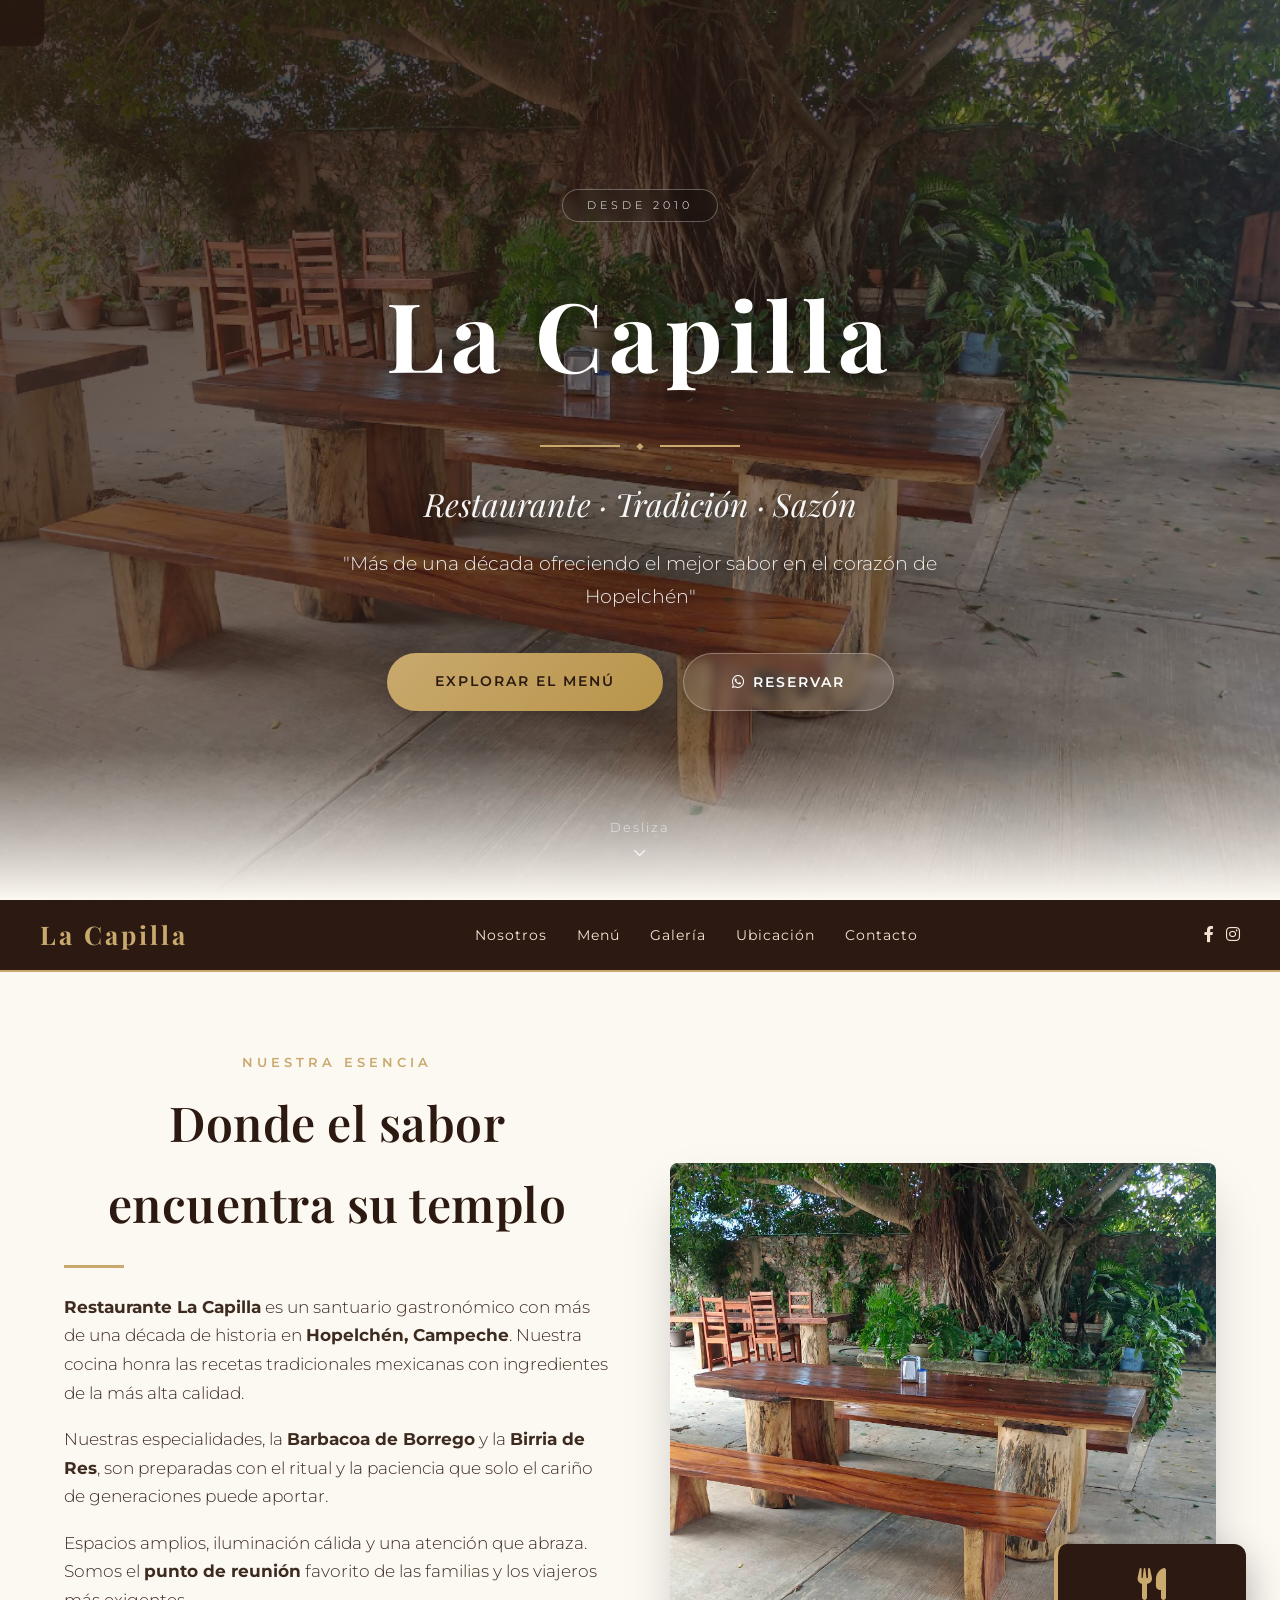
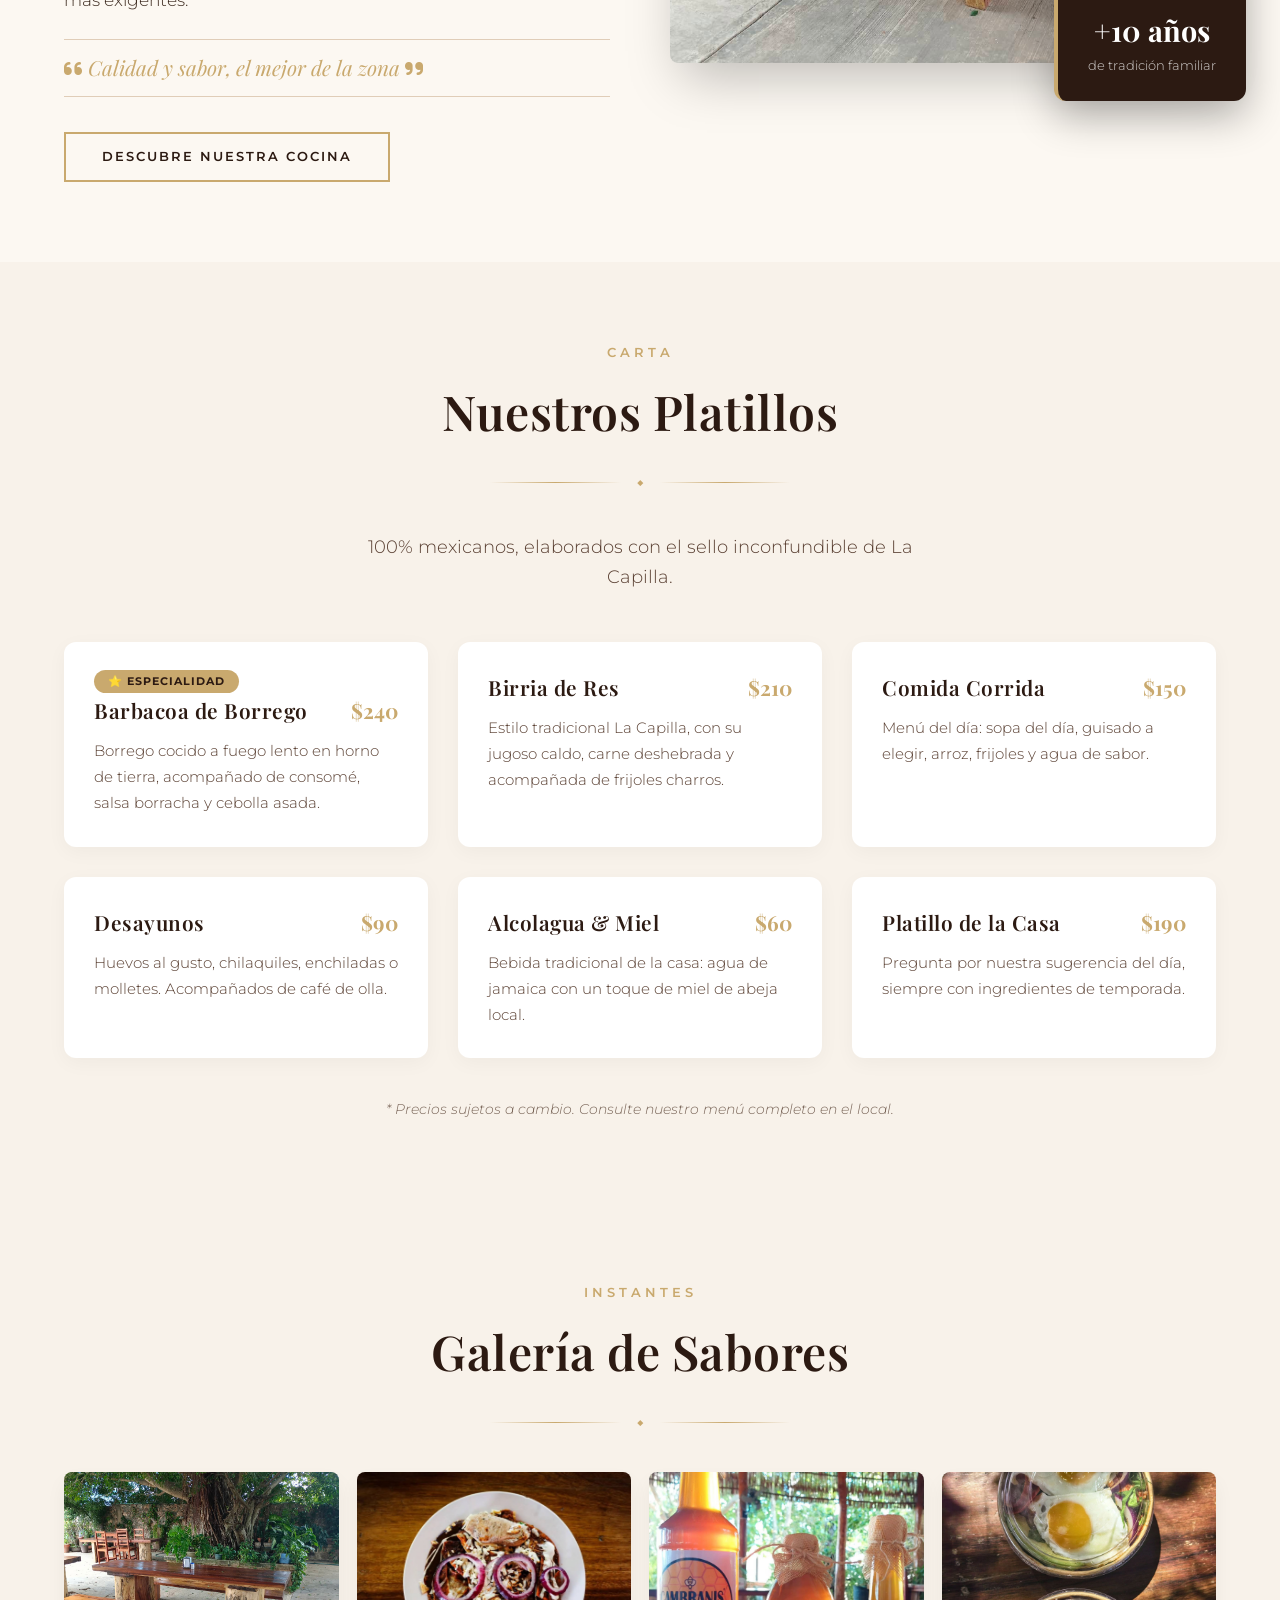
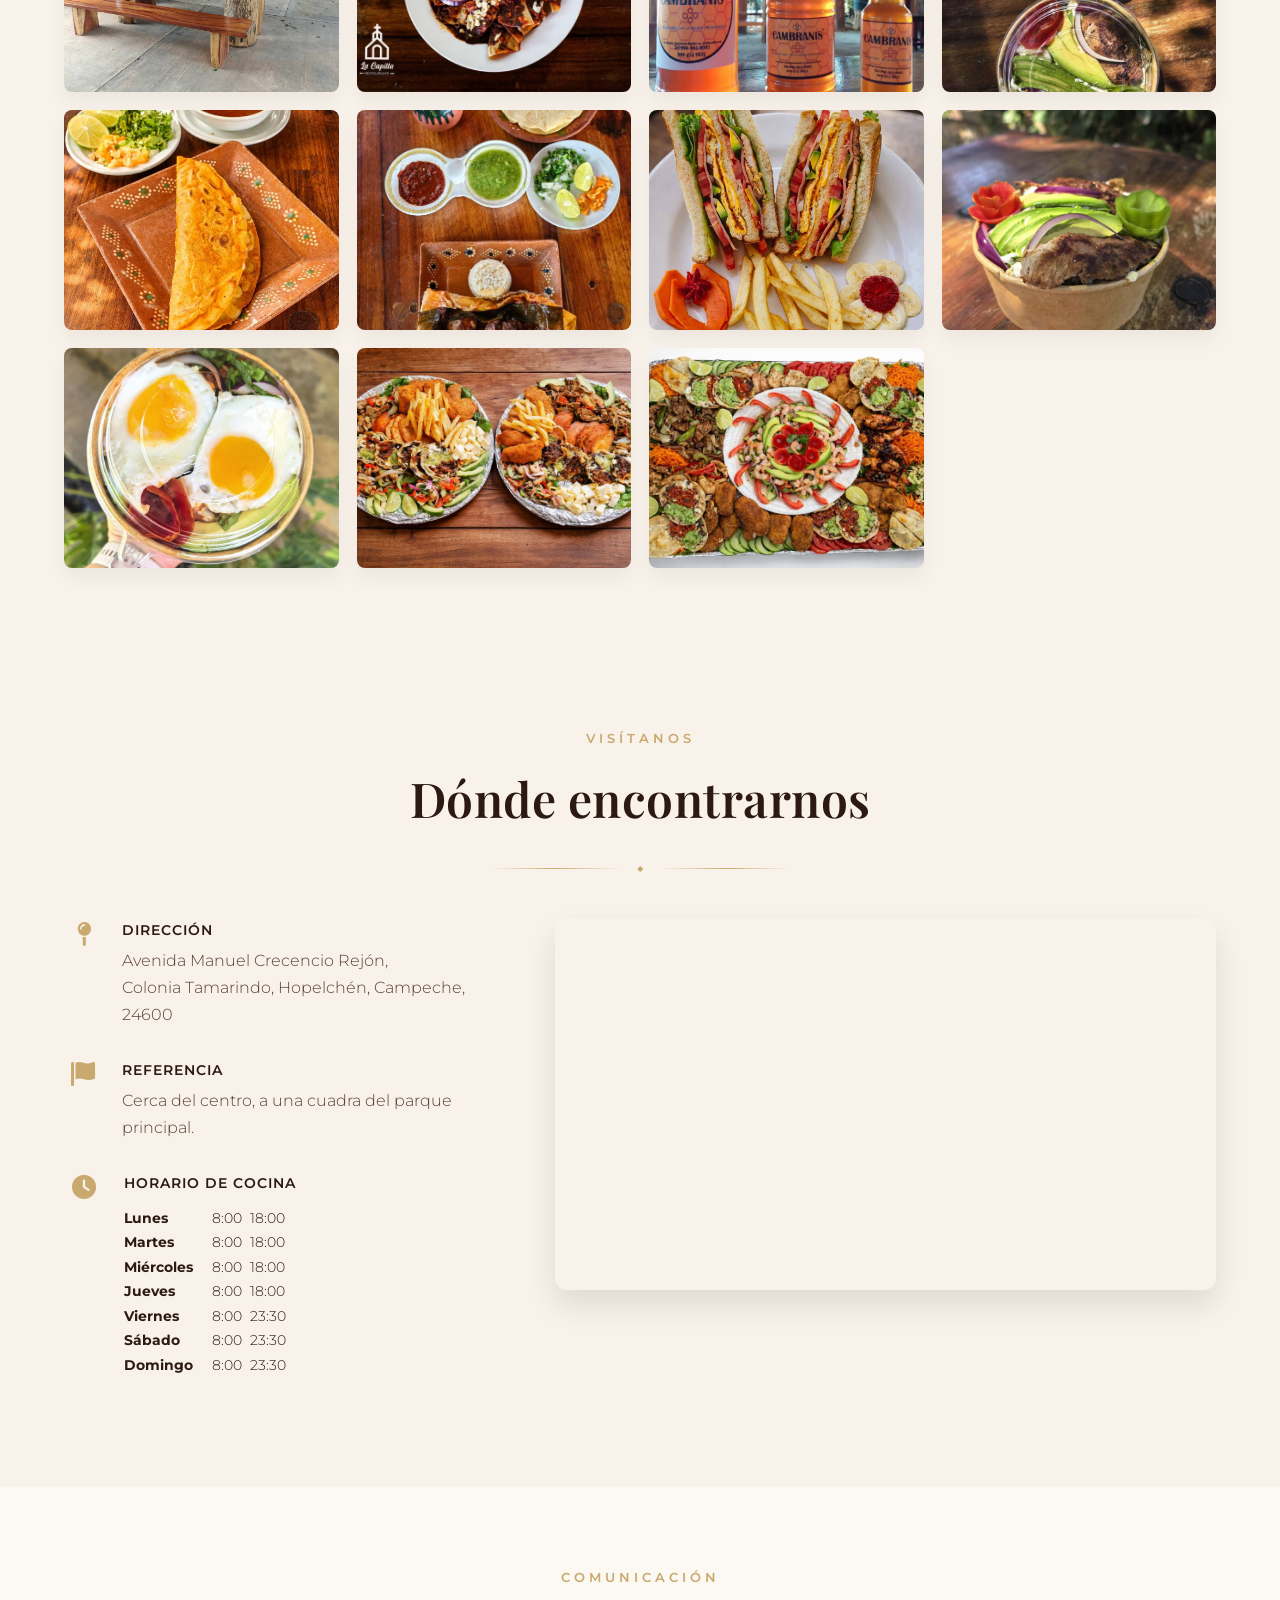
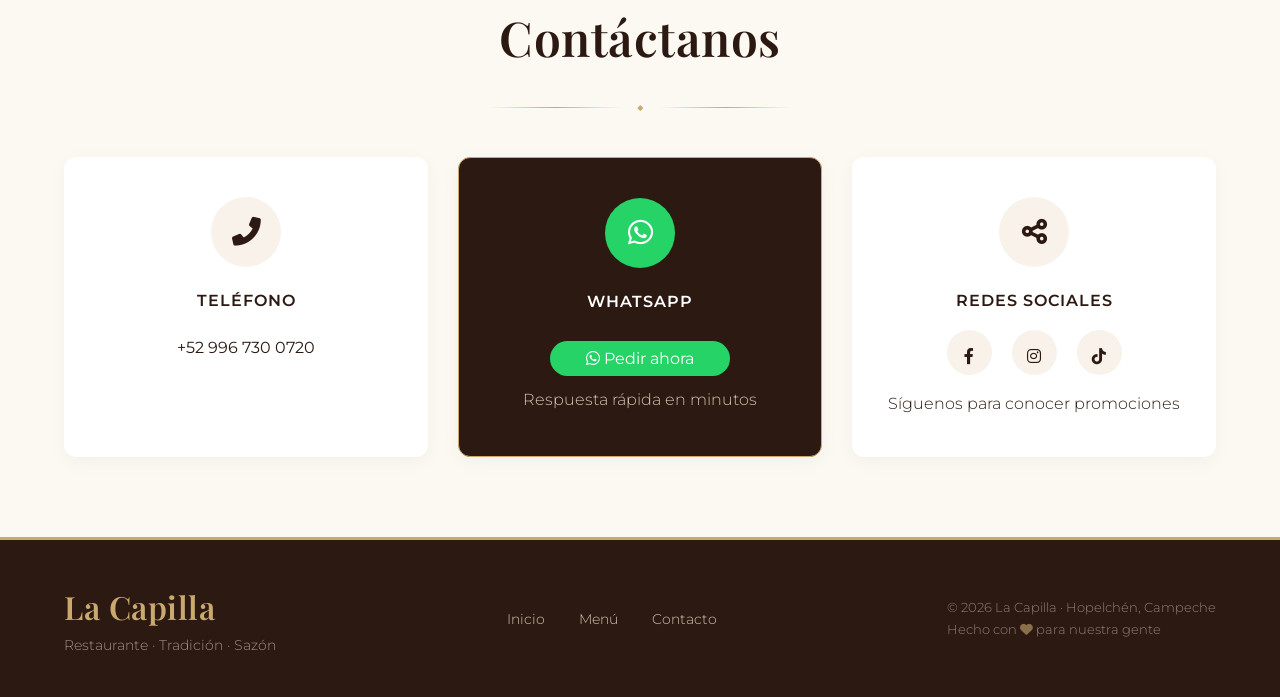
==== index.html @ 84ecc974 "Add files via upload" ====
<!DOCTYPE html>
<html lang="es">
<head>
    <meta charset="UTF-8">
    <meta name="viewport" content="width=device-width, initial-scale=1.0">
    <title>La Capilla · Restaurante de Autor</title>
    <!-- Google Fonts Premium -->
    <link href="https://fonts.googleapis.com/css2?family=Playfair+Display:ital,wght@0,400;0,600;0,700;1,400&family=Montserrat:wght@300;400;500;600&display=swap" rel="stylesheet">
    <!-- Font Awesome 6 -->
    <link rel="stylesheet" href="https://cdnjs.cloudflare.com/ajax/libs/font-awesome/6.0.0-beta3/css/all.min.css">
    <!-- CSS Principal -->
    <link rel="stylesheet" href="assets/css/styles.css">
</head>
<body>

    <!-- ====== HERO ====== -->
    <header class="hero" id="inicio">
        <div class="hero-overlay"></div>
        <div class="hero-bg-decoration"></div>
        <div class="container hero-content">
            <span class="hero-etiqueta">Desde 2010</span>
            <h1>La Capilla</h1>
            <div class="hero-divider">
                <span class="line"></span>
                <span class="diamond">◆</span>
                <span class="line"></span>
            </div>
            <p class="subtitulo">Restaurante · Tradición · Sazón</p>
            <p class="frase">"Más de una década ofreciendo el mejor sabor en el corazón de Hopelchén"</p>
            <div class="hero-buttons">
                <a href="#menu" class="btn-hero btn-primary">Explorar el menú</a>
                <a href="https://wa.me/529967300720" target="_blank" class="btn-hero btn-whatsapp">
                    <i class="fab fa-whatsapp"></i> Reservar
                </a>
            </div>
        </div>
        <div class="hero-scroll-indicator">
            <span>Desliza</span>
            <i class="fas fa-chevron-down"></i>
        </div>
    </header>

    <!-- ====== NAVEGACIÓN ====== -->
    <nav>
        <div class="nav-container">
            <div class="nav-logo">
                <span>La Capilla</span>
            </div>
            <div class="nav-hamburger" id="navHamburger">
                <span></span>
                <span></span>
                <span></span>
            </div>
            <div class="nav-links" id="navLinks">
                <a href="#descripcion">Nosotros</a>
                <a href="#menu">Menú</a>
                <a href="#galeria">Galería</a>
                <a href="#ubicacion">Ubicación</a>
                <a href="#contacto">Contacto</a>
                <div class="nav-social-mobile">
                    <a href="https://www.facebook.com/p/Restaurante-La-Capilla-100063573701080/" target="_blank"><i class="fab fa-facebook-f"></i></a>
                    <a href="#" target="_blank"><i class="fab fa-instagram"></i></a>
                </div>
            </div>
            <div class="nav-social">
                <a href="https://www.facebook.com/p/Restaurante-La-Capilla-100063573701080/" target="_blank"><i class="fab fa-facebook-f"></i></a>
                <a href="#" target="_blank"><i class="fab fa-instagram"></i></a>
            </div>
        </div>
    </nav>

    <main>
        <!-- ====== NOSOTROS ====== -->
        <section id="descripcion" class="section-nosotros">
            <div class="container">
                <div class="nosotros-grid">
                    <div class="nosotros-texto fade-in">
                        <span class="section-tag">Nuestra esencia</span>
                        <h2>Donde el sabor <br>encuentra su templo</h2>
                        <div class="divider-left"></div>
                        <p>
                            <strong>Restaurante La Capilla</strong> es un santuario gastronómico con más de 
                            una década de historia en <strong>Hopelchén, Campeche</strong>. Nuestra cocina 
                            honra las recetas tradicionales mexicanas con ingredientes de la más alta calidad.
                        </p>
                        <p>
                            Nuestras especialidades, la <strong>Barbacoa de Borrego</strong> y la 
                            <strong>Birria de Res</strong>, son preparadas con el ritual y la paciencia 
                            que solo el cariño de generaciones puede aportar.
                        </p>
                        <p>
                            Espacios amplios, iluminación cálida y una atención que abraza. 
                            Somos el <strong>punto de reunión</strong> favorito de las familias y 
                            los viajeros más exigentes.
                        </p>
                        <p class="cita">
                            <i class="fas fa-quote-left"></i> 
                            Calidad y sabor, el mejor de la zona 
                            <i class="fas fa-quote-right"></i>
                        </p>
                        <a href="#menu" class="btn-outline">Descubre nuestra cocina</a>
                    </div>
                    <div class="nosotros-imagen fade-in">
                        <img src="assets/img/portada1.jpg" alt="Interior de La Capilla">
                        <div class="floating-card">
                            <i class="fas fa-utensils"></i>
                            <span>+10 años</span>
                            <p>de tradición familiar</p>
                        </div>
                    </div>
                </div>
            </div>
        </section>

        <!-- ====== MENÚ ====== -->
        <section id="menu" class="section-menu">
            <div class="container">
                <span class="section-tag center-tag">Carta</span>
                <h2>Nuestros Platillos</h2>
                <div class="divider-center">
                    <span class="line"></span>
                    <span class="diamond">◆</span>
                    <span class="line"></span>
                </div>
                <p class="menu-intro">100% mexicanos, elaborados con el sello inconfundible de La Capilla.</p>

                <div class="menu-grid">
                    <div class="menu-card fade-in">
                        <div class="menu-card-header">
                            <span class="badge-especial">⭐ Especialidad</span>
                            <h3>Barbacoa de Borrego</h3>
                            <span class="menu-precio">$240</span>
                        </div>
                        <p>Borrego cocido a fuego lento en horno de tierra, acompañado de consomé, salsa borracha y cebolla asada.</p>
                    </div>
                    <div class="menu-card fade-in">
                        <div class="menu-card-header">
                            <h3>Birria de Res</h3>
                            <span class="menu-precio">$210</span>
                        </div>
                        <p>Estilo tradicional La Capilla, con su jugoso caldo, carne deshebrada y acompañada de frijoles charros.</p>
                    </div>
                    <div class="menu-card fade-in">
                        <div class="menu-card-header">
                            <h3>Comida Corrida</h3>
                            <span class="menu-precio">$150</span>
                        </div>
                        <p>Menú del día: sopa del día, guisado a elegir, arroz, frijoles y agua de sabor.</p>
                    </div>
                    <div class="menu-card fade-in">
                        <div class="menu-card-header">
                            <h3>Desayunos</h3>
                            <span class="menu-precio">$90</span>
                        </div>
                        <p>Huevos al gusto, chilaquiles, enchiladas o molletes. Acompañados de café de olla.</p>
                    </div>
                    <div class="menu-card fade-in">
                        <div class="menu-card-header">
                            <h3>Alcolagua & Miel</h3>
                            <span class="menu-precio">$60</span>
                        </div>
                        <p>Bebida tradicional de la casa: agua de jamaica con un toque de miel de abeja local.</p>
                    </div>
                    <div class="menu-card fade-in">
                        <div class="menu-card-header">
                            <h3>Platillo de la Casa</h3>
                            <span class="menu-precio">$190</span>
                        </div>
                        <p>Pregunta por nuestra sugerencia del día, siempre con ingredientes de temporada.</p>
                    </div>
                </div>
                <p class="menu-nota">* Precios sujetos a cambio. Consulte nuestro menú completo en el local.</p>
            </div>
        </section>

        <!-- ====== GALERÍA ====== -->
        <section id="galeria" class="section-galeria">
            <div class="container">
                <span class="section-tag center-tag">Instantes</span>
                <h2>Galería de Sabores</h2>
                <div class="divider-center">
                    <span class="line"></span>
                    <span class="diamond">◆</span>
                    <span class="line"></span>
                </div>
                <div class="galeria-grid">
                    <div class="galeria-item"><img src="assets/img/portada1.jpg" alt="Fachada"></div>
                    <div class="galeria-item"><img src="assets/img/platio.jpg" alt="Platillo 1"></div>
                    <div class="galeria-item"><img src="assets/img/alcolagua-miel.jpg" alt="Bebida"></div>
                    <div class="galeria-item"><img src="assets/img/platio2.jpg" alt="Platillo 2"></div>
                    <div class="galeria-item"><img src="assets/img/platio3.jpg" alt="Platillo 3"></div>
                    <div class="galeria-item"><img src="assets/img/platio4.jpg" alt="Platillo 4"></div>
                    <div class="galeria-item"><img src="assets/img/platio5.jpg" alt="Platillo 5"></div>
                    <div class="galeria-item"><img src="assets/img/platio6.jpg" alt="Platillo 6"></div>
                    <div class="galeria-item"><img src="assets/img/platio7.jpg" alt="Platillo 7"></div>
                    <div class="galeria-item"><img src="assets/img/platio8.jpg" alt="Platillo 8"></div>
                    <div class="galeria-item"><img src="assets/img/platio9.jpg" alt="Platillo 9"></div>
                </div>
            </div>
        </section>

        <!-- ====== UBICACIÓN ====== -->
        <section id="ubicacion" class="section-ubicacion">
            <div class="container">
                <span class="section-tag center-tag">Visítanos</span>
                <h2>Dónde encontrarnos</h2>
                <div class="divider-center">
                    <span class="line"></span>
                    <span class="diamond">◆</span>
                    <span class="line"></span>
                </div>
                <div class="ubicacion-grid">
                    <div class="ubicacion-info">
                        <div class="dir-item">
                            <i class="fas fa-map-pin"></i>
                            <div>
                                <h4>Dirección</h4>
                                <p>Avenida Manuel Crecencio Rejón, <br>Colonia Tamarindo, Hopelchén, Campeche, 24600</p>
                            </div>
                        </div>
                        <div class="dir-item">
                            <i class="fas fa-flag"></i>
                            <div>
                                <h4>Referencia</h4>
                                <p>Cerca del centro, a una cuadra del parque principal.</p>
                            </div>
                        </div>
                        <div class="dir-item">
                            <i class="fas fa-clock"></i>
                            <div>
                                <h4>Horario de cocina</h4>
                                <table style="width:100%; margin-top:10px; font-size:0.9rem; border-collapse:collapse;">
                                    <tr><td><strong>Lunes</strong></td><td>8:00</td><td>18:00</td></tr>
                                    <tr><td><strong>Martes</strong></td><td>8:00</td><td>18:00</td></tr>
                                    <tr><td><strong>Miércoles</strong></td><td>8:00</td><td>18:00</td></tr>
                                    <tr><td><strong>Jueves</strong></td><td>8:00</td><td>18:00</td></tr>
                                    <tr><td><strong>Viernes</strong></td><td>8:00</td><td>23:30</td></tr>
                                    <tr><td><strong>Sábado</strong></td><td>8:00</td><td>23:30</td></tr>
                                    <tr><td><strong>Domingo</strong></td><td>8:00</td><td>23:30</td></tr>
                                </table>
                            </div>
                        </div>
                    </div>
                    <div class="mapa-container">
                        <iframe 
                            src="https://www.google.com/maps/embed?pb=!1m18!1m12!1m3!1d3755.0344123654068!2d-89.848761!3d19.7536925!2m3!1f0!2f0!3f0!3m2!1i1024!2i768!4f13.1!3m3!1m2!1s0x8f57f000cfd50001%3A0xcf27cc0fb450fb39!2sRestaurante%20LaCapilla!5e0!3m2!1ses-419!2smx!4v1782611471044!5m2!1ses-419!2smx" 
                            style="border:0; width:100%; height:100%;" 
                            allowfullscreen="" 
                            loading="lazy">
                        </iframe>
                    </div>
                </div>
            </div>
        </section>

        <!-- ====== CONTACTO ====== -->
        <section id="contacto" class="section-contacto">
            <div class="container">
                <span class="section-tag center-tag">Comunicación</span>
                <h2>Contáctanos</h2>
                <div class="divider-center">
                    <span class="line"></span>
                    <span class="diamond">◆</span>
                    <span class="line"></span>
                </div>
                <div class="contacto-grid">
                    <div class="contacto-card">
                        <div class="icon-circle"><i class="fas fa-phone-alt"></i></div>
                        <h4>Teléfono</h4>
                        <a>+52 996 730 0720</a>
                    </div>
                    <div class="contacto-card highlight">
                        <div class="icon-circle whatsapp-bg"><i class="fab fa-whatsapp"></i></div>
                        <h4>WhatsApp</h4>
                        <a href="https://wa.me/529967300720" target="_blank" class="whatsapp-btn">
                            <i class="fab fa-whatsapp"></i> Pedir ahora
                        </a>
                        <p>Respuesta rápida en minutos</p>
                    </div>
                    <div class="contacto-card">
                        <div class="icon-circle"><i class="fas fa-share-alt"></i></div>
                        <h4>Redes Sociales</h4>
                        <div class="social-icons">
                            <a href="https://www.facebook.com/p/Restaurante-La-Capilla-100063573701080/" target="_blank"><i class="fab fa-facebook-f"></i></a>
                            <a href="#" target="_blank"><i class="fab fa-instagram"></i></a>
                            <a href="#" target="_blank"><i class="fab fa-tiktok"></i></a>
                        </div>
                        <p>Síguenos para conocer promociones</p>
                    </div>
                </div>
            </div>
        </section>
    </main>

    <!-- ====== FOOTER ====== -->
    <footer>
        <div class="container">
            <div class="footer-content">
                <div class="footer-brand">
                    <h3>La Capilla</h3>
                    <p>Restaurante · Tradición · Sazón</p>
                </div>
                <div class="footer-links">
                    <a href="#inicio">Inicio</a>
                    <a href="#menu">Menú</a>
                    <a href="#contacto">Contacto</a>
                </div>
                <div class="footer-copy">
                    <p>&copy; 2026 La Capilla · Hopelchén, Campeche</p>
                    <p>Hecho con <i class="fas fa-heart" style="color:#c9a96e;"></i> para nuestra gente</p>
                </div>
            </div>
        </div>
    </footer>

    <!-- ====== SCRIPT ====== -->
    <script>
        document.addEventListener('DOMContentLoaded', function() {
            // Smooth scroll
            document.querySelectorAll('nav a, .btn-hero, .btn-outline').forEach(anchor => {
                anchor.addEventListener('click', function(e) {
                    const href = this.getAttribute('href');
                    if (href && href.startsWith('#')) {
                        e.preventDefault();
                        const target = document.querySelector(href);
                        if (target) {
                            target.scrollIntoView({ behavior: 'smooth', block: 'start' });
                            // Cerrar menú móvil
                            const navLinks = document.getElementById('navLinks');
                            if (navLinks && navLinks.classList.contains('open')) {
                                navLinks.classList.remove('open');
                            }
                        }
                    }
                });
            });

            // Menú hamburguesa
            const hamburger = document.getElementById('navHamburger');
            const navLinks = document.getElementById('navLinks');
            if (hamburger && navLinks) {
                hamburger.addEventListener('click', function() {
                    navLinks.classList.toggle('open');
                    hamburger.classList.toggle('active');
                });
            }

            // Fade-in al hacer scroll
            const faders = document.querySelectorAll('.fade-in');
            const observer = new IntersectionObserver((entries) => {
                entries.forEach(entry => {
                    if (entry.isIntersecting) {
                        entry.target.classList.add('visible');
                    }
                });
            }, {
                threshold: 0.1,
                rootMargin: '0px 0px -50px 0px'
            });

            faders.forEach(el => observer.observe(el));
        });
    </script>
</body>
</html>
---- assets/css/styles.css ----
/* ============================================
   RESET Y CONFIGURACIÓN BASE
   ============================================ */
* {
    margin: 0;
    padding: 0;
    box-sizing: border-box;
}

html {
    scroll-behavior: smooth;
}

body {
    font-family: 'Montserrat', sans-serif;
    font-weight: 300;
    background-color: #fcf8f2;
    color: #2c1a12;
    line-height: 1.7;
    overflow-x: hidden;
}

.container {
    max-width: 1200px;
    margin: 0 auto;
    padding: 0 24px;
}

/* ============================================
   TIPOGRAFÍA PREMIUM
   ============================================ */
h1, h2, h3, h4 {
    font-family: 'Playfair Display', serif;
    font-weight: 600;
    letter-spacing: 0.5px;
}

h2 {
    font-size: 3rem;
    color: #2c1a12;
    margin-bottom: 10px;
    text-align: center;
}

.section-tag {
    display: block;
    text-transform: uppercase;
    letter-spacing: 4px;
    font-size: 0.8rem;
    color: #c9a96e;
    font-weight: 600;
    margin-bottom: 8px;
    text-align: center;
}

.center-tag {
    text-align: center;
}

/* ============================================
   DIVISORES DECORATIVOS
   ============================================ */
.divider-center {
    display: flex;
    align-items: center;
    justify-content: center;
    gap: 16px;
    margin: 20px auto 40px auto;
    width: 100%;
    max-width: 300px;
}

.divider-center .line {
    flex: 1;
    height: 1px;
    background: linear-gradient(90deg, transparent, #c9a96e, transparent);
}

.divider-center .diamond {
    color: #c9a96e;
    font-size: 0.7rem;
}

.divider-left {
    width: 60px;
    height: 3px;
    background: #c9a96e;
    margin: 20px 0 25px 0;
}

/* ============================================
   HERO - ALTA DEFINICIÓN
   ============================================ */
header.hero {
    position: relative;
    min-height: 100vh;
    display: flex;
    align-items: center;
    justify-content: center;
    text-align: center;
    color: #fff;
    background: url('../img/portada1.jpg') no-repeat center center/cover;
    background-attachment: fixed;
}

header.hero .hero-overlay {
    position: absolute;
    top: 0;
    left: 0;
    width: 100%;
    height: 100%;
    background: linear-gradient(135deg, rgba(44,26,18,0.85) 0%, rgba(44,26,18,0.3) 100%);
    z-index: 1;
}

header.hero .hero-bg-decoration {
    position: absolute;
    bottom: 0;
    left: 0;
    width: 100%;
    height: 150px;
    background: linear-gradient(to top, #fcf8f2 0%, transparent 100%);
    z-index: 1;
}

header.hero .hero-content {
    position: relative;
    z-index: 2;
    padding: 20px;
    max-width: 800px;
}

.hero-etiqueta {
    display: inline-block;
    border: 1px solid rgba(255,255,255,0.3);
    padding: 6px 24px;
    font-size: 0.7rem;
    letter-spacing: 4px;
    text-transform: uppercase;
    margin-bottom: 30px;
    border-radius: 50px;
    backdrop-filter: blur(4px);
    background: rgba(0,0,0,0.2);
}

header.hero h1 {
    font-size: 6rem;
    font-weight: 700;
    letter-spacing: 6px;
    text-shadow: 0 4px 20px rgba(0,0,0,0.5);
    margin-bottom: 10px;
}

.hero-divider {
    display: flex;
    align-items: center;
    justify-content: center;
    gap: 16px;
    margin: 20px auto 20px auto;
    max-width: 200px;
}

.hero-divider .line {
    flex: 1;
    height: 2px;
    background: #c9a96e;
}

.hero-divider .diamond {
    color: #c9a96e;
    font-size: 0.8rem;
}

header.hero .subtitulo {
    font-size: 2rem;
    font-family: 'Playfair Display', serif;
    font-style: italic;
    font-weight: 400;
    opacity: 0.95;
    text-shadow: 0 2px 10px rgba(0,0,0,0.4);
    margin-bottom: 16px;
}

header.hero .frase {
    font-size: 1.2rem;
    font-weight: 300;
    opacity: 0.9;
    max-width: 600px;
    margin: 0 auto 40px auto;
    text-shadow: 0 2px 8px rgba(0,0,0,0.3);
}

.hero-buttons {
    display: flex;
    gap: 20px;
    justify-content: center;
    flex-wrap: wrap;
}

.btn-hero {
    display: inline-block;
    padding: 16px 48px;
    font-family: 'Montserrat', sans-serif;
    font-weight: 600;
    font-size: 0.9rem;
    text-transform: uppercase;
    letter-spacing: 2px;
    text-decoration: none;
    border-radius: 50px;
    transition: all 0.4s cubic-bezier(0.25, 0.46, 0.45, 0.94);
    box-shadow: 0 8px 25px rgba(0,0,0,0.2);
}

.btn-primary {
    background: linear-gradient(135deg, #c9a96e, #b8954a);
    color: #2c1a12;
    border: none;
}

.btn-primary:hover {
    transform: translateY(-4px);
    box-shadow: 0 12px 35px rgba(201, 169, 110, 0.4);
    background: linear-gradient(135deg, #dbb97e, #c9a96e);
}

.btn-whatsapp {
    background: rgba(255,255,255,0.1);
    color: #fff;
    border: 1px solid rgba(255,255,255,0.3);
    backdrop-filter: blur(4px);
}

.btn-whatsapp:hover {
    background: #25D366;
    border-color: #25D366;
    transform: translateY(-4px);
    box-shadow: 0 12px 35px rgba(37, 211, 102, 0.3);
}

.hero-scroll-indicator {
    position: absolute;
    bottom: 40px;
    left: 50%;
    transform: translateX(-50%);
    z-index: 3;
    color: rgba(255,255,255,0.7);
    font-size: 0.8rem;
    letter-spacing: 2px;
    display: flex;
    flex-direction: column;
    align-items: center;
    gap: 8px;
    animation: bounce 2s infinite;
}

@keyframes bounce {
    0%, 20%, 50%, 80%, 100% { transform: translateX(-50%) translateY(0); }
    40% { transform: translateX(-50%) translateY(-15px); }
    60% { transform: translateX(-50%) translateY(-5px); }
}

/* ============================================
   NAVEGACIÓN STICKY + MENÚ HAMBURGUESA
   ============================================ */
nav {
    background: #2c1a12;
    padding: 0 20px;
    position: sticky;
    top: 0;
    z-index: 999;
    border-bottom: 2px solid #c9a96e;
}

.nav-container {
    max-width: 1200px;
    margin: 0 auto;
    display: flex;
    justify-content: space-between;
    align-items: center;
    height: 70px;
    position: relative;
}

.nav-logo span {
    font-family: 'Playfair Display', serif;
    font-size: 1.6rem;
    font-weight: 700;
    color: #c9a96e;
    letter-spacing: 3px;
}

.nav-hamburger {
    display: none;
    flex-direction: column;
    gap: 6px;
    cursor: pointer;
    padding: 5px;
    z-index: 10;
}

.nav-hamburger span {
    display: block;
    width: 28px;
    height: 3px;
    background: #f5e3d3;
    border-radius: 2px;
    transition: all 0.3s ease;
}

.nav-hamburger.active span:nth-child(1) {
    transform: rotate(45deg) translate(6px, 6px);
}
.nav-hamburger.active span:nth-child(2) {
    opacity: 0;
}
.nav-hamburger.active span:nth-child(3) {
    transform: rotate(-45deg) translate(6px, -6px);
}

.nav-links {
    display: flex;
    align-items: center;
    gap: 10px;
}

.nav-links a {
    color: #f5e3d3;
    text-decoration: none;
    margin: 0 10px;
    font-weight: 400;
    font-size: 0.9rem;
    letter-spacing: 1px;
    transition: color 0.3s;
    position: relative;
}

.nav-links a::after {
    content: '';
    position: absolute;
    bottom: -4px;
    left: 0;
    width: 0;
    height: 2px;
    background: #c9a96e;
    transition: width 0.3s;
}

.nav-links a:hover {
    color: #c9a96e;
}

.nav-links a:hover::after {
    width: 100%;
}

.nav-social {
    display: flex;
    gap: 12px;
}

.nav-social a {
    color: #f5e3d3;
    transition: color 0.3s;
}

.nav-social a:hover {
    color: #c9a96e;
}

/* Redes sociales dentro del menú móvil (oculto en desktop) */
.nav-social-mobile {
    display: none;
}

/* ============================================
   SECCIONES - GENERAL
   ============================================ */
section {
    padding: 80px 0;
}

section:nth-child(even) {
    background-color: #f8f2ea;
}

/* ============================================
   NOSOTROS
   ============================================ */
.nosotros-grid {
    display: grid;
    grid-template-columns: 1fr 1fr;
    gap: 60px;
    align-items: center;
}

.nosotros-texto p {
    margin-bottom: 18px;
    font-size: 1.05rem;
    color: #3d2b20;
}

.nosotros-texto .cita {
    font-family: 'Playfair Display', serif;
    font-style: italic;
    font-size: 1.3rem;
    color: #c9a96e;
    margin: 25px 0;
    padding: 10px 0;
    border-top: 1px solid #e0cdb8;
    border-bottom: 1px solid #e0cdb8;
}

.btn-outline {
    display: inline-block;
    padding: 12px 36px;
    border: 2px solid #c9a96e;
    color: #2c1a12;
    text-decoration: none;
    font-weight: 600;
    letter-spacing: 2px;
    font-size: 0.8rem;
    text-transform: uppercase;
    transition: all 0.3s;
    margin-top: 10px;
}

.btn-outline:hover {
    background: #c9a96e;
    color: #fff;
    box-shadow: 0 8px 25px rgba(201, 169, 110, 0.3);
}

.nosotros-imagen {
    position: relative;
}

.nosotros-imagen img {
    width: 100%;
    height: 500px;
    object-fit: cover;
    border-radius: 8px;
    box-shadow: 0 25px 50px -12px rgba(0,0,0,0.25);
}

.floating-card {
    position: absolute;
    bottom: -30px;
    right: -30px;
    background: #2c1a12;
    padding: 24px 30px;
    border-radius: 12px;
    color: #fff;
    box-shadow: 0 15px 40px rgba(0,0,0,0.3);
    text-align: center;
    border-left: 4px solid #c9a96e;
}

.floating-card i {
    font-size: 2rem;
    color: #c9a96e;
    display: block;
    margin-bottom: 6px;
}

.floating-card span {
    font-size: 1.8rem;
    font-weight: 700;
    font-family: 'Playfair Display', serif;
    display: block;
}

.floating-card p {
    font-size: 0.8rem;
    opacity: 0.8;
    margin: 0;
}

/* ============================================
   MENÚ
   ============================================ */
.section-menu {
    background: #fcf8f2;
}

.menu-intro {
    text-align: center;
    font-size: 1.1rem;
    color: #5a4033;
    margin-bottom: 50px;
    max-width: 600px;
    margin-left: auto;
    margin-right: auto;
}

.menu-grid {
    display: grid;
    grid-template-columns: repeat(auto-fit, minmax(280px, 1fr));
    gap: 30px;
}

.menu-card {
    background: #fff;
    padding: 28px 30px;
    border-radius: 12px;
    box-shadow: 0 5px 20px rgba(0,0,0,0.04);
    transition: all 0.4s cubic-bezier(0.25, 0.46, 0.45, 0.94);
    border-bottom: 3px solid transparent;
}

.menu-card:hover {
    transform: translateY(-8px);
    box-shadow: 0 20px 40px rgba(0,0,0,0.08);
    border-bottom-color: #c9a96e;
}

.menu-card-header {
    display: flex;
    justify-content: space-between;
    align-items: baseline;
    flex-wrap: wrap;
    margin-bottom: 10px;
}

.menu-card-header h3 {
    font-family: 'Playfair Display', serif;
    font-size: 1.3rem;
    color: #2c1a12;
}

.menu-precio {
    font-family: 'Playfair Display', serif;
    font-weight: 700;
    font-size: 1.3rem;
    color: #c9a96e;
}

.menu-card p {
    font-size: 0.95rem;
    color: #5a4033;
    margin-bottom: 0;
}

.badge-especial {
    display: inline-block;
    background: #c9a96e;
    color: #2c1a12;
    padding: 2px 14px;
    border-radius: 50px;
    font-size: 0.7rem;
    font-weight: 700;
    text-transform: uppercase;
    letter-spacing: 1px;
    margin-right: 10px;
}

.menu-nota {
    text-align: center;
    margin-top: 40px;
    font-size: 0.85rem;
    color: #7a6659;
    font-style: italic;
}

/* ============================================
   GALERÍA
   ============================================ */
.section-galeria {
    background: #f8f2ea;
}

.galeria-grid {
    display: grid;
    grid-template-columns: repeat(auto-fill, minmax(250px, 1fr));
    gap: 18px;
}

.galeria-item {
    overflow: hidden;
    border-radius: 8px;
    box-shadow: 0 10px 20px rgba(0,0,0,0.05);
}

.galeria-item img {
    width: 100%;
    height: 220px;
    object-fit: cover;
    transition: transform 0.7s cubic-bezier(0.25, 0.46, 0.45, 0.94);
    display: block;
}

.galeria-item:hover img {
    transform: scale(1.08);
}

/* ============================================
   UBICACIÓN
   ============================================ */
.ubicacion-grid {
    display: grid;
    grid-template-columns: 1fr 1.5fr;
    gap: 50px;
    align-items: start;
}

.dir-item {
    display: flex;
    gap: 20px;
    margin-bottom: 30px;
}

.dir-item i {
    font-size: 1.5rem;
    color: #c9a96e;
    width: 40px;
    text-align: center;
    margin-top: 4px;
}

.dir-item h4 {
    font-family: 'Montserrat', sans-serif;
    font-weight: 600;
    font-size: 0.9rem;
    text-transform: uppercase;
    letter-spacing: 1px;
    color: #2c1a12;
    margin-bottom: 4px;
}

.dir-item p {
    color: #5a4033;
    margin: 0;
}

.mapa-container {
    position: relative;
    width: 100%;
    aspect-ratio: 16 / 9;
    border-radius: 12px;
    overflow: hidden;
    box-shadow: 0 15px 30px rgba(0,0,0,0.1);
}

.mapa-container iframe {
    position: absolute;
    top: 0;
    left: 0;
    width: 100%;
    height: 100%;
    border: 0;
}

/* ============================================
   CONTACTO
   ============================================ */
.contacto-grid {
    display: grid;
    grid-template-columns: repeat(3, 1fr);
    gap: 30px;
}

.contacto-card {
    background: #fff;
    padding: 40px 30px;
    border-radius: 12px;
    text-align: center;
    box-shadow: 0 5px 20px rgba(0,0,0,0.04);
    transition: transform 0.3s;
}

.contacto-card:hover {
    transform: translateY(-5px);
}

.contacto-card.highlight {
    background: #2c1a12;
    color: #fff;
    border: 1px solid #c9a96e;
}

.contacto-card.highlight h4 {
    color: #fff;
}
.contacto-card.highlight a:not(.whatsapp-btn) {
    color: #c9a96e;
}
.contacto-card.highlight p {
    color: #d4c3b0;
}

.icon-circle {
    width: 70px;
    height: 70px;
    background: #f8f2ea;
    border-radius: 50%;
    display: flex;
    align-items: center;
    justify-content: center;
    margin: 0 auto 20px auto;
    font-size: 1.8rem;
    color: #2c1a12;
}

.whatsapp-bg {
    background: #25D366;
    color: #fff;
}

.contacto-card h4 {
    font-family: 'Montserrat', sans-serif;
    font-weight: 600;
    font-size: 1rem;
    margin-bottom: 15px;
    text-transform: uppercase;
    letter-spacing: 1px;
}

.contacto-card a {
    display: block;
    color: #2c1a12;
    text-decoration: none;
    font-weight: 400;
    padding: 4px 0;
}

.contacto-card a:hover {
    color: #c9a96e;
}

.whatsapp-btn {
    display: inline-block !important;
    background: #25D366;
    color: #fff !important;
    padding: 14px 35px;
    border-radius: 50px;
    font-weight: 700;
    font-size: 1rem;
    margin: 10px auto;
    transition: background 0.3s;
    min-width: 180px;
    text-align: center;
    white-space: nowrap;
}

.whatsapp-btn:hover {
    background: #1ebe5c !important;
    color: #fff !important;
}

.social-icons {
    display: flex;
    justify-content: center;
    gap: 20px;
    margin: 15px 0;
}

.social-icons a {
    display: inline-block;
    width: 45px;
    height: 45px;
    background: #f8f2ea;
    border-radius: 50%;
    line-height: 45px;
    color: #2c1a12;
    transition: all 0.3s;
}

.social-icons a:hover {
    background: #c9a96e;
    color: #fff;
    transform: translateY(-3px);
}

/* ============================================
   FOOTER
   ============================================ */
footer {
    background: #2c1a12;
    color: #d4c3b0;
    padding: 40px 0;
    border-top: 3px solid #c9a96e;
}

.footer-content {
    display: flex;
    justify-content: space-between;
    align-items: center;
    flex-wrap: wrap;
    gap: 20px;
}

.footer-brand h3 {
    font-family: 'Playfair Display', serif;
    font-size: 2rem;
    color: #c9a96e;
    margin: 0;
}

.footer-brand p {
    font-size: 0.85rem;
    opacity: 0.7;
    margin: 0;
}

.footer-links a {
    color: #d4c3b0;
    text-decoration: none;
    margin: 0 15px;
    font-size: 0.9rem;
    transition: color 0.3s;
}

.footer-links a:hover {
    color: #c9a96e;
}

.footer-copy p {
    margin: 0;
    font-size: 0.8rem;
    opacity: 0.6;
}

/* ============================================
   ANIMACIONES FADE-IN (SCROLL)
   ============================================ */
.fade-in {
    opacity: 0;
    transform: translateY(40px);
    transition: all 0.9s cubic-bezier(0.25, 0.46, 0.45, 0.94);
}

.fade-in.visible {
    opacity: 1;
    transform: translateY(0);
}

/* ============================================
   RESPONSIVE - ADAPTACIÓN A CUALQUIER DISPOSITIVO
   ============================================ */

/* Tablets y laptops pequeñas */
@media (max-width: 992px) {
    .nosotros-grid {
        grid-template-columns: 1fr;
        gap: 40px;
    }
    .nosotros-imagen img {
        height: 400px;
    }
    .ubicacion-grid {
        grid-template-columns: 1fr;
        gap: 30px;
    }
    .contacto-grid {
        grid-template-columns: 1fr 1fr;
    }
    .floating-card {
        right: 10px;
        bottom: -10px;
        padding: 16px 24px;
    }
    .floating-card span {
        font-size: 1.4rem;
    }
}

/* Móviles y tablets pequeñas */
@media (max-width: 768px) {
    /* HERO */
    header.hero {
        background-attachment: scroll;
        min-height: 80vh;
    }
    header.hero h1 {
        font-size: 3.8rem;
        letter-spacing: 2px;
    }
    header.hero .subtitulo {
        font-size: 1.5rem;
    }
    header.hero .frase {
        font-size: 1rem;
        margin-bottom: 30px;
    }
    .btn-hero {
        padding: 12px 30px;
        font-size: 0.75rem;
    }
    .hero-buttons {
        flex-direction: column;
        align-items: center;
        gap: 12px;
    }
    .btn-hero {
        width: 80%;
        text-align: center;
    }

    /* NAVEGACIÓN */
    .nav-hamburger {
        display: flex;
    }
    .nav-social {
        display: none;
    }
    .nav-links {
        position: absolute;
        top: 70px;
        left: 0;
        width: 100%;
        background: #2c1a12;
        flex-direction: column;
        align-items: center;
        padding: 20px 0;
        gap: 15px;
        border-top: 2px solid #c9a96e;
        transform: scaleY(0);
        transform-origin: top;
        transition: transform 0.3s ease;
        box-shadow: 0 10px 20px rgba(0,0,0,0.3);
        pointer-events: none;
    }
    .nav-links.open {
        transform: scaleY(1);
        pointer-events: auto;
    }
    .nav-links a {
        margin: 0;
        font-size: 1.1rem;
        padding: 8px 0;
        width: 100%;
        text-align: center;
    }
    .nav-links a::after {
        display: none;
    }
    .nav-social-mobile {
        display: flex;
        gap: 20px;
        margin-top: 10px;
    }
    .nav-social-mobile a {
        color: #f5e3d3;
        font-size: 1.4rem;
        transition: color 0.3s;
    }
    .nav-social-mobile a:hover {
        color: #c9a96e;
    }

    /* SECCIONES */
    section {
        padding: 50px 0;
    }
    h2 {
        font-size: 2.2rem;
    }
    .section-tag {
        font-size: 0.7rem;
        letter-spacing: 3px;
    }

    /* NOSOTROS */
    .nosotros-texto p {
        font-size: 0.95rem;
    }
    .nosotros-texto .cita {
        font-size: 1.1rem;
    }
    .nosotros-imagen img {
        height: 300px;
    }
    .floating-card {
        display: none; /* oculto en móvil */
    }

    /* MENÚ */
    .menu-grid {
        grid-template-columns: 1fr;
        gap: 20px;
    }
    .menu-card {
        padding: 20px;
    }
    .menu-card-header h3 {
        font-size: 1.1rem;
    }
    .menu-precio {
        font-size: 1.1rem;
    }

    /* GALERÍA */
    .galeria-grid {
        grid-template-columns: repeat(2, 1fr);
        gap: 12px;
    }
    .galeria-item img {
        height: 180px;
    }

    /* UBICACIÓN */
    .ubicacion-grid {
        grid-template-columns: 1fr;
        gap: 20px;
    }
    .dir-item {
        gap: 15px;
        margin-bottom: 20px;
    }
    .dir-item i {
        font-size: 1.2rem;
        width: 30px;
    }
    .mapa-container {
        aspect-ratio: 4 / 3;
    }

    /* CONTACTO */
    .contacto-grid {
        grid-template-columns: 1fr;
        gap: 20px;
    }
    .contacto-card {
        padding: 30px 20px;
    }
    .whatsapp-btn {
        padding: 12px 25px;
        font-size: 0.9rem;
        min-width: 150px;
        white-space: normal;
    }

    /* FOOTER */
    .footer-content {
        flex-direction: column;
        text-align: center;
    }
    .footer-brand h3 {
        font-size: 1.8rem;
    }
    .footer-links a {
        margin: 0 10px;
    }
}

/* Móviles muy pequeños */
@media (max-width: 480px) {
    header.hero h1 {
        font-size: 2.8rem;
    }
    header.hero .subtitulo {
        font-size: 1.2rem;
    }
    header.hero .frase {
        font-size: 0.9rem;
    }
    .btn-hero {
        padding: 10px 20px;
        font-size: 0.7rem;
        width: 90%;
    }
    .hero-etiqueta {
        font-size: 0.6rem;
        padding: 4px 16px;
    }
    .galeria-grid {
        grid-template-columns: 1fr;
    }
    .galeria-item img {
        height: 200px;
    }
    .mapa-container {
        aspect-ratio: 1 / 1;
    }
    .nosotros-imagen img {
        height: 220px;
    }
    .container {
        padding: 0 16px;
    }
    h2 {
        font-size: 1.8rem;
    }
    .divider-center {
        max-width: 200px;
        gap: 10px;
    }
    .divider-left {
        width: 40px;
    }
}
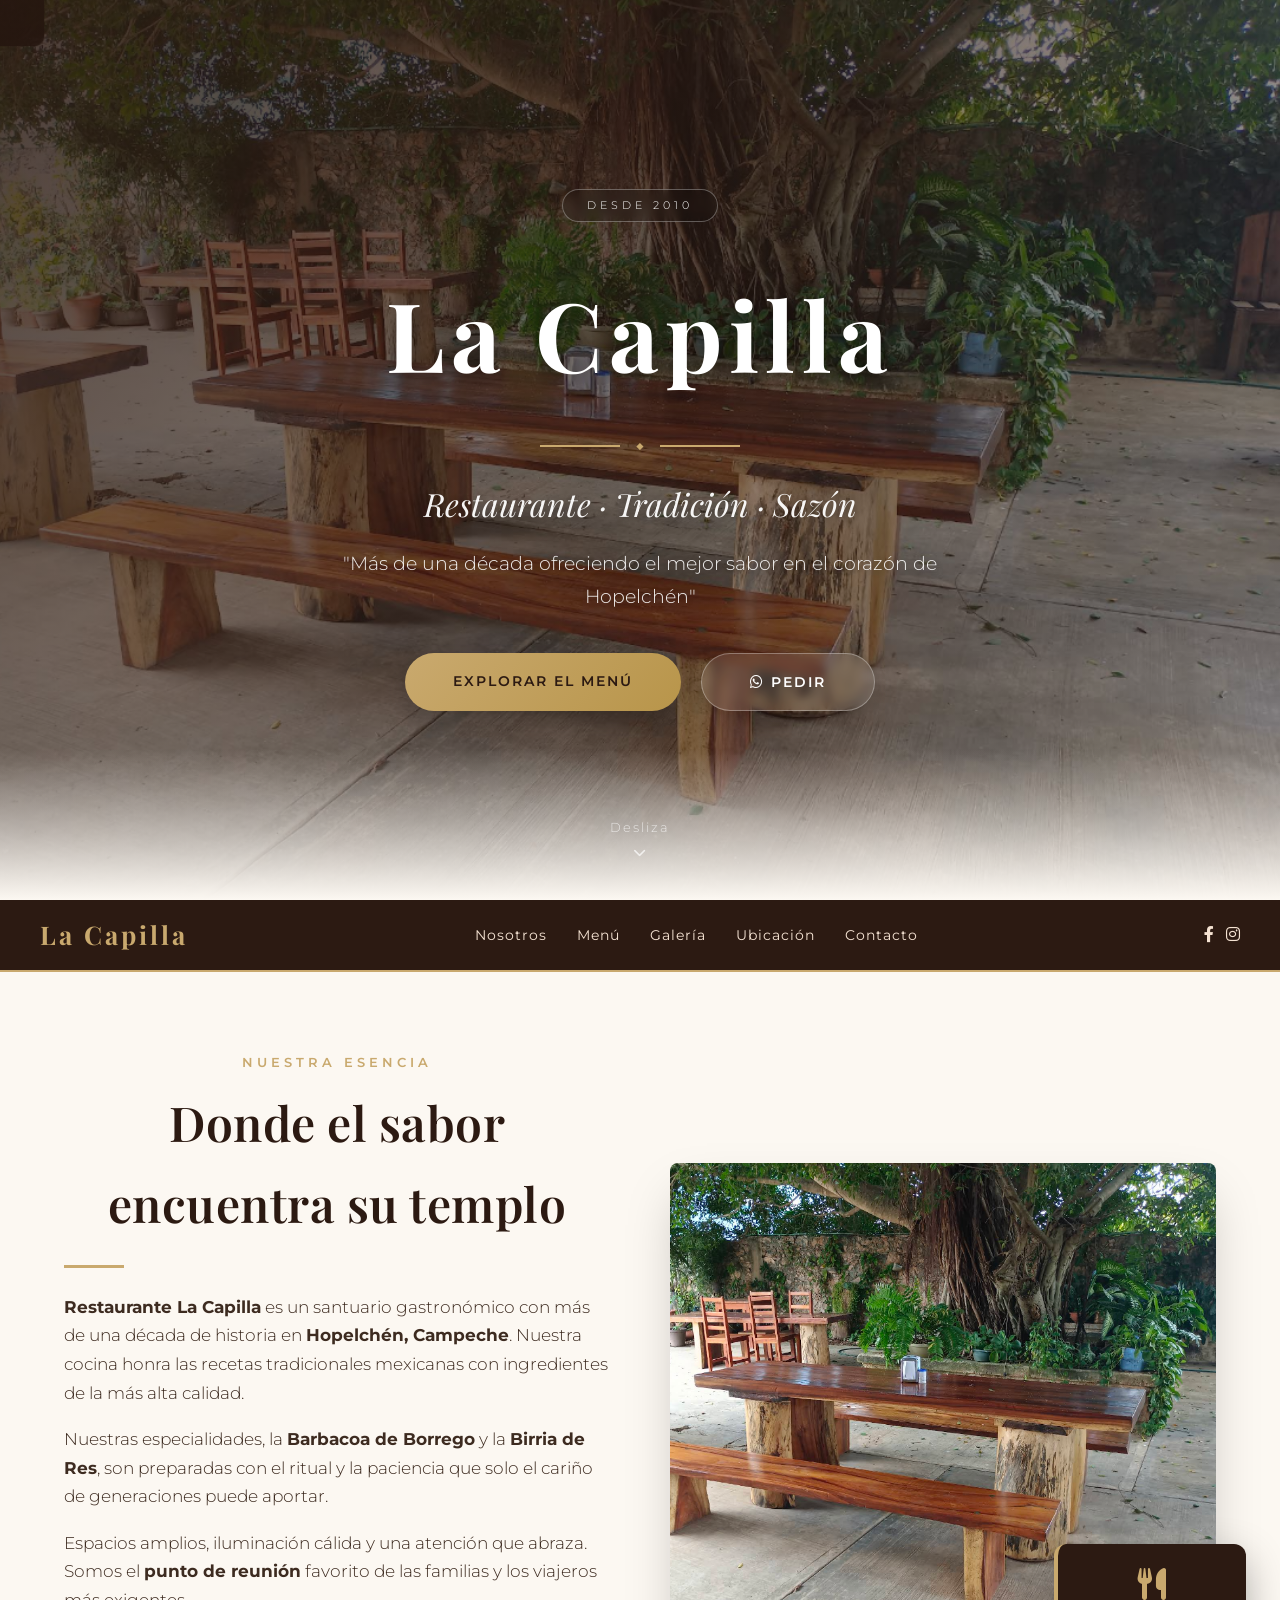
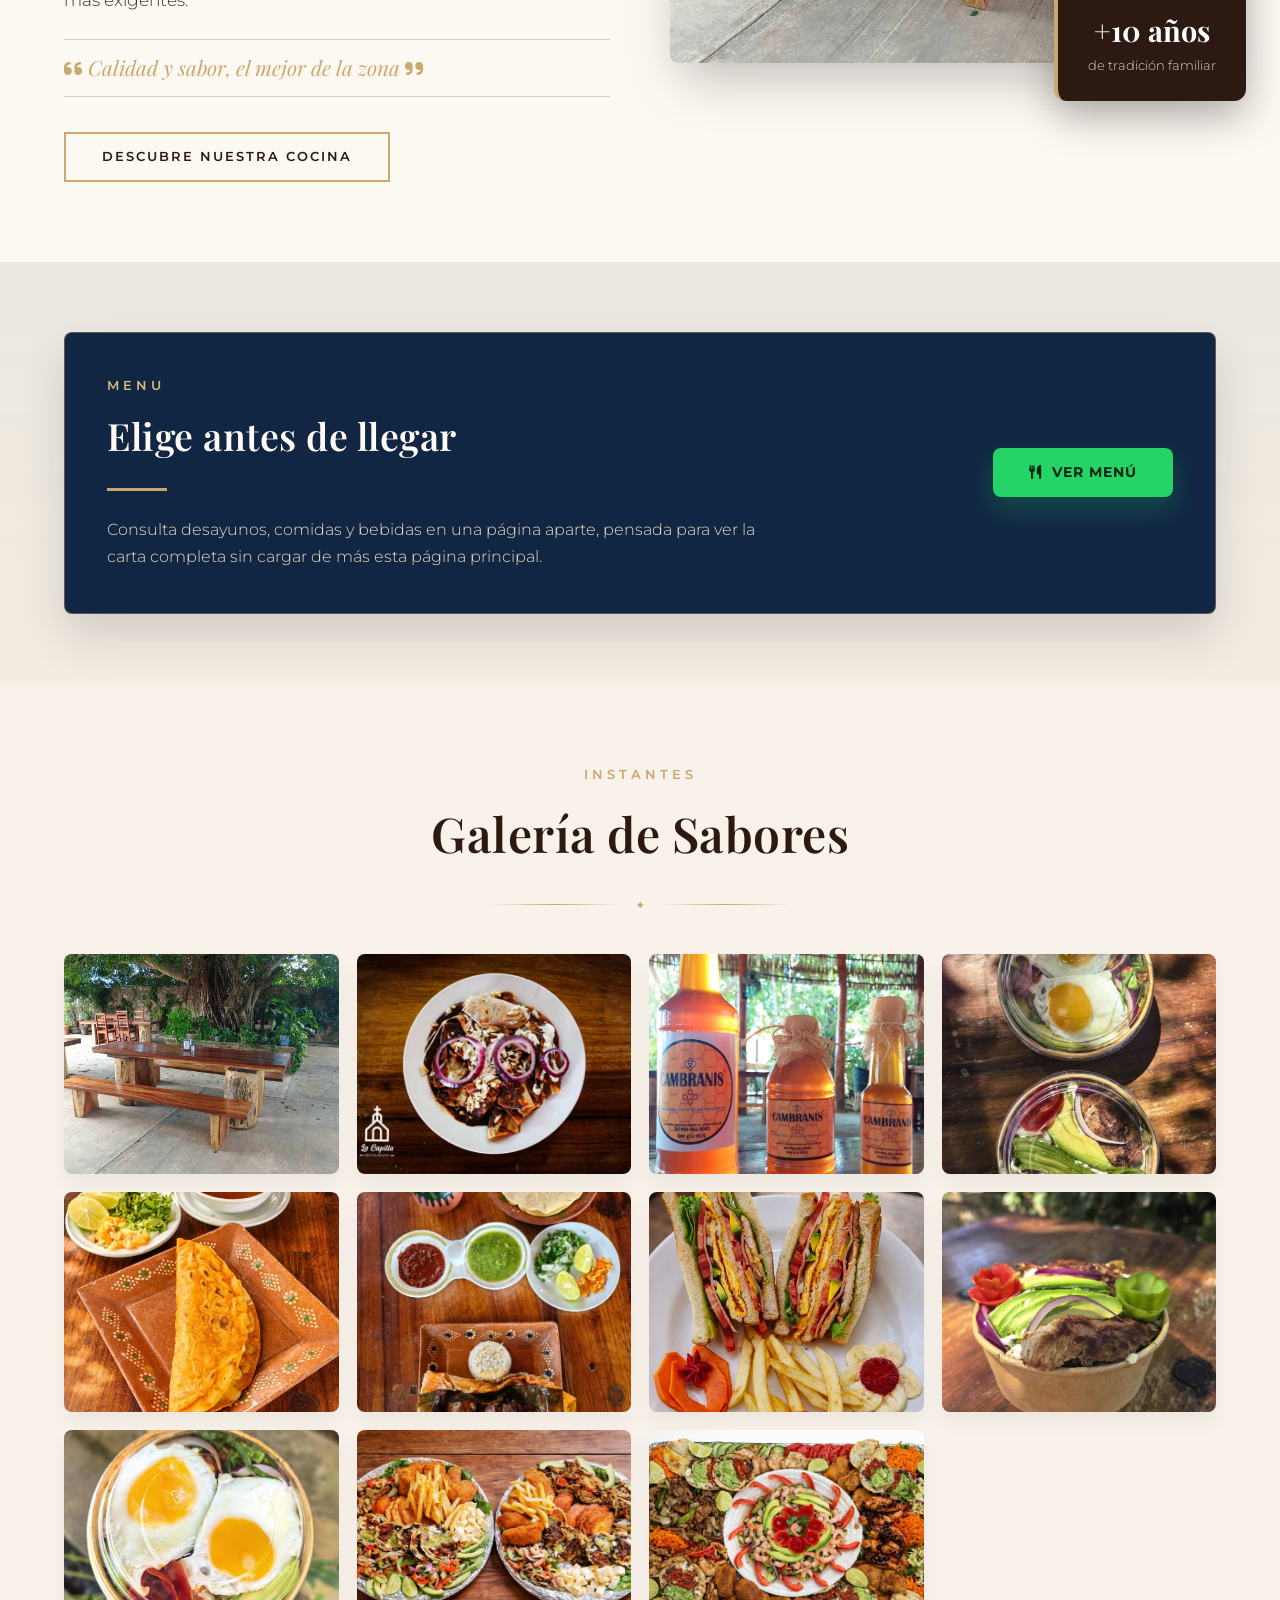
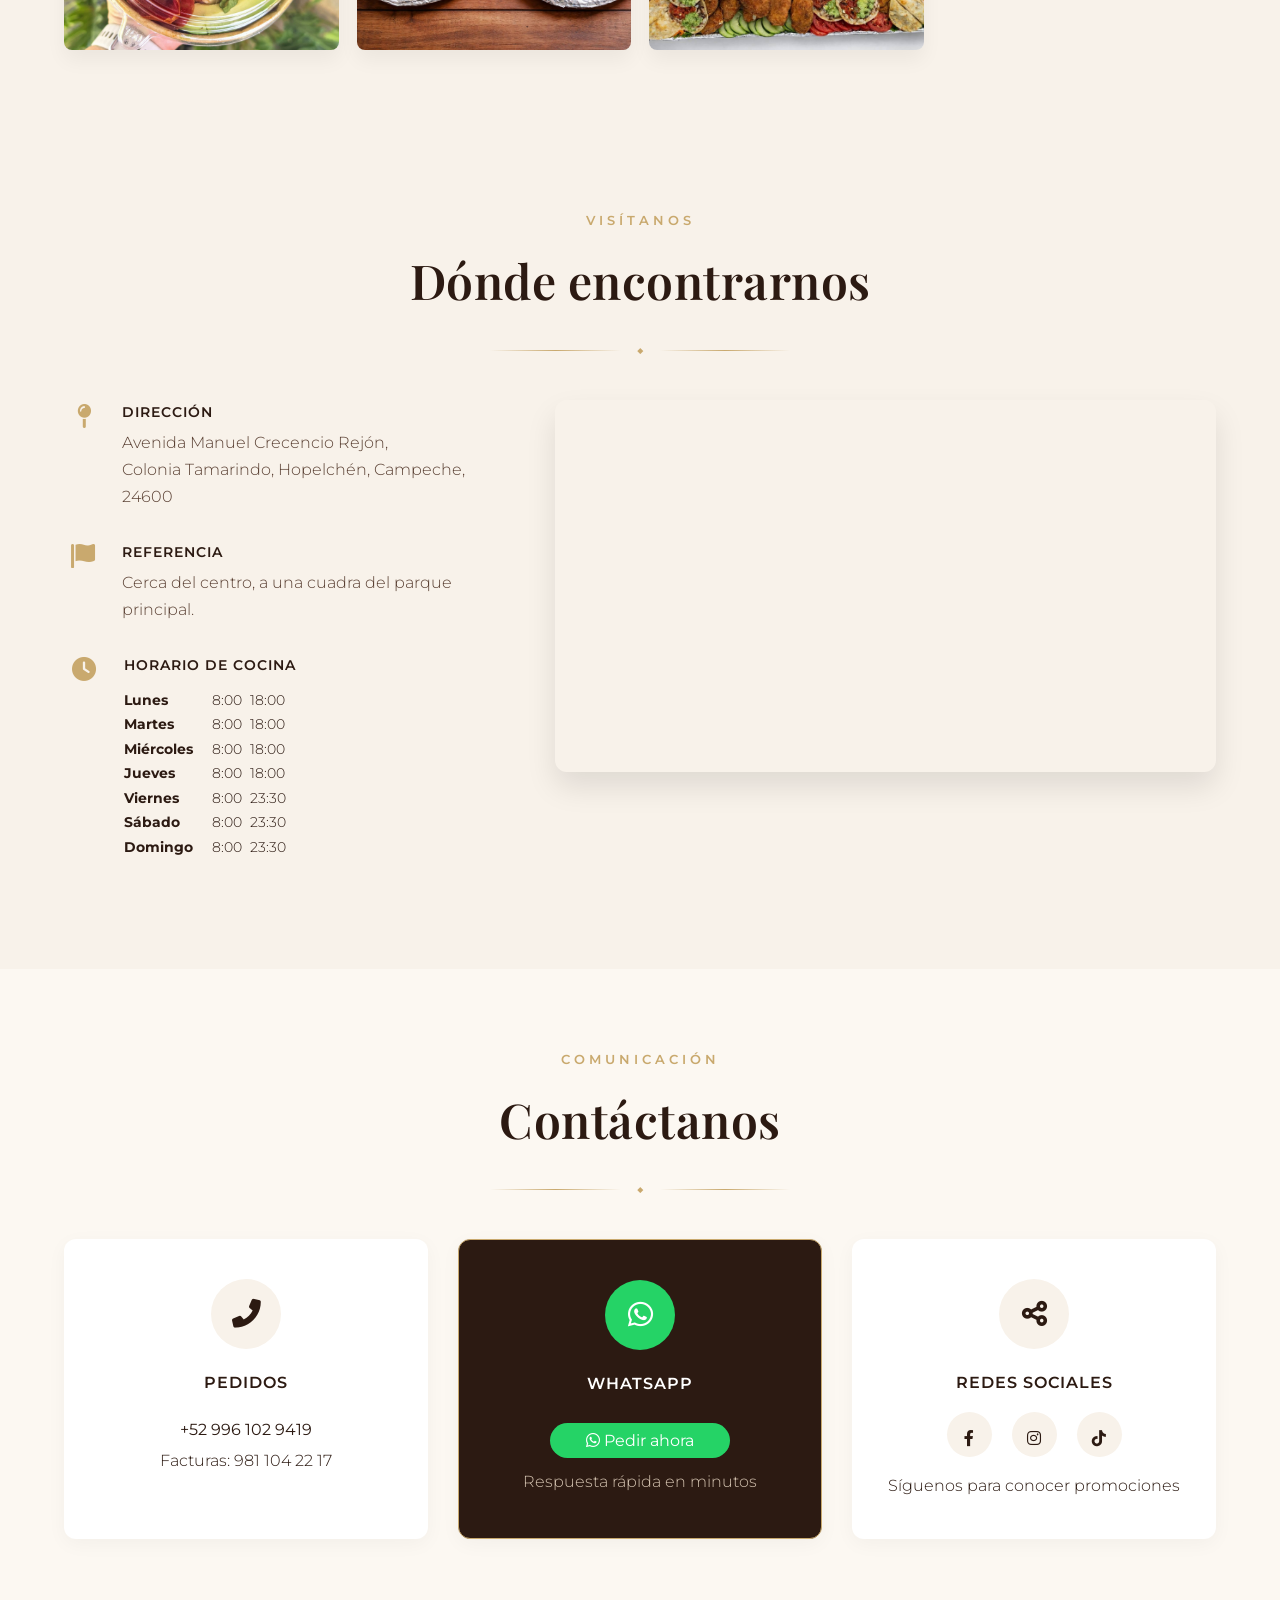
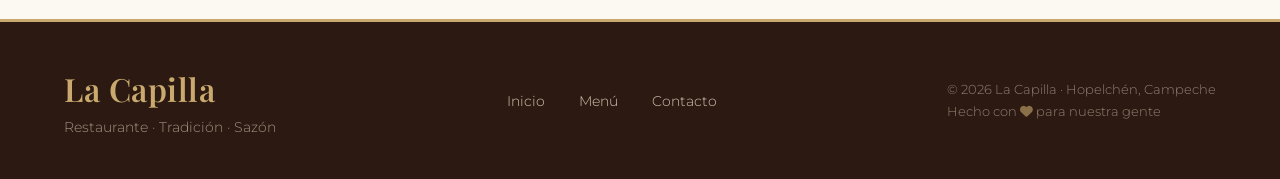
==== commit 28bfc9d0: "Add files via upload" ====
--- a/index.html
+++ b/index.html
@@ -29,8 +29,8 @@
             <p class="frase">"Más de una década ofreciendo el mejor sabor en el corazón de Hopelchén"</p>
             <div class="hero-buttons">
                 <a href="#menu" class="btn-hero btn-primary">Explorar el menú</a>
-                <a href="https://wa.me/529967300720" target="_blank" class="btn-hero btn-whatsapp">
-                    <i class="fab fa-whatsapp"></i> Reservar
+                <a href="https://wa.me/529961029419" target="_blank" class="btn-hero btn-whatsapp">
+                    <i class="fab fa-whatsapp"></i> Pedir
                 </a>
             </div>
         </div>
@@ -113,63 +113,19 @@
         </section>
 
         <!-- ====== MENÚ ====== -->
-        <section id="menu" class="section-menu">
-            <div class="container">
-                <span class="section-tag center-tag">Carta</span>
-                <h2>Nuestros Platillos</h2>
-                <div class="divider-center">
-                    <span class="line"></span>
-                    <span class="diamond">◆</span>
-                    <span class="line"></span>
-                </div>
-                <p class="menu-intro">100% mexicanos, elaborados con el sello inconfundible de La Capilla.</p>
-
-                <div class="menu-grid">
-                    <div class="menu-card fade-in">
-                        <div class="menu-card-header">
-                            <span class="badge-especial">⭐ Especialidad</span>
-                            <h3>Barbacoa de Borrego</h3>
-                            <span class="menu-precio">$240</span>
-                        </div>
-                        <p>Borrego cocido a fuego lento en horno de tierra, acompañado de consomé, salsa borracha y cebolla asada.</p>
-                    </div>
-                    <div class="menu-card fade-in">
-                        <div class="menu-card-header">
-                            <h3>Birria de Res</h3>
-                            <span class="menu-precio">$210</span>
-                        </div>
-                        <p>Estilo tradicional La Capilla, con su jugoso caldo, carne deshebrada y acompañada de frijoles charros.</p>
-                    </div>
-                    <div class="menu-card fade-in">
-                        <div class="menu-card-header">
-                            <h3>Comida Corrida</h3>
-                            <span class="menu-precio">$150</span>
-                        </div>
-                        <p>Menú del día: sopa del día, guisado a elegir, arroz, frijoles y agua de sabor.</p>
-                    </div>
-                    <div class="menu-card fade-in">
-                        <div class="menu-card-header">
-                            <h3>Desayunos</h3>
-                            <span class="menu-precio">$90</span>
-                        </div>
-                        <p>Huevos al gusto, chilaquiles, enchiladas o molletes. Acompañados de café de olla.</p>
-                    </div>
-                    <div class="menu-card fade-in">
-                        <div class="menu-card-header">
-                            <h3>Alcolagua & Miel</h3>
-                            <span class="menu-precio">$60</span>
-                        </div>
-                        <p>Bebida tradicional de la casa: agua de jamaica con un toque de miel de abeja local.</p>
-                    </div>
-                    <div class="menu-card fade-in">
-                        <div class="menu-card-header">
-                            <h3>Platillo de la Casa</h3>
-                            <span class="menu-precio">$190</span>
-                        </div>
-                        <p>Pregunta por nuestra sugerencia del día, siempre con ingredientes de temporada.</p>
-                    </div>
-                </div>
-                <p class="menu-nota">* Precios sujetos a cambio. Consulte nuestro menú completo en el local.</p>
+        <section id="menu" class="section-menu menu-teaser-section">
+            <div class="container">
+                <div class="menu-teaser fade-in">
+                    <div class="menu-teaser-copy">
+                        <span class="section-tag">Menu</span>
+                        <h2>Elige antes de llegar</h2>
+                        <div class="divider-left"></div>
+                        <p>Consulta desayunos, comidas y bebidas en una página aparte, pensada para ver la carta completa sin cargar de más esta página principal.</p>
+                    </div>
+                    <a href="menu.html" class="btn-menu btn-menu-primary menu-teaser-btn">
+                        <i class="fas fa-utensils"></i> Ver menú
+                    </a>
+                </div>
             </div>
         </section>
 
@@ -266,13 +222,14 @@
                 <div class="contacto-grid">
                     <div class="contacto-card">
                         <div class="icon-circle"><i class="fas fa-phone-alt"></i></div>
-                        <h4>Teléfono</h4>
-                        <a>+52 996 730 0720</a>
+                        <h4>Pedidos</h4>
+                        <a href="tel:+529961029419">+52 996 102 9419</a>
+                        <p>Facturas: 981 104 22 17</p>
                     </div>
                     <div class="contacto-card highlight">
                         <div class="icon-circle whatsapp-bg"><i class="fab fa-whatsapp"></i></div>
                         <h4>WhatsApp</h4>
-                        <a href="https://wa.me/529967300720" target="_blank" class="whatsapp-btn">
+                        <a href="https://wa.me/529961029419" target="_blank" class="whatsapp-btn">
                             <i class="fab fa-whatsapp"></i> Pedir ahora
                         </a>
                         <p>Respuesta rápida en minutos</p>
@@ -317,7 +274,7 @@
     <script>
         document.addEventListener('DOMContentLoaded', function() {
             // Smooth scroll
-            document.querySelectorAll('nav a, .btn-hero, .btn-outline').forEach(anchor => {
+            document.querySelectorAll('nav a, .btn-hero, .btn-outline, .menu-chip').forEach(anchor => {
                 anchor.addEventListener('click', function(e) {
                     const href = this.getAttribute('href');
                     if (href && href.startsWith('#')) {
@@ -330,6 +287,10 @@
                             if (navLinks && navLinks.classList.contains('open')) {
                                 navLinks.classList.remove('open');
                             }
+                            const hamburger = document.getElementById('navHamburger');
+                            if (hamburger && hamburger.classList.contains('active')) {
+                                hamburger.classList.remove('active');
+                            }
                         }
                     }
                 });
@@ -359,7 +320,8 @@
             });
 
             faders.forEach(el => observer.observe(el));
+
         });
     </script>
 </body>
-</html>+</html>
--- a/assets/css/styles.css
+++ b/assets/css/styles.css
@@ -11,14 +11,18 @@
     scroll-behavior: smooth;
 }
 
-body {
-    font-family: 'Montserrat', sans-serif;
-    font-weight: 300;
-    background-color: #fcf8f2;
-    color: #2c1a12;
-    line-height: 1.7;
-    overflow-x: hidden;
-}
+body {
+    font-family: 'Montserrat', sans-serif;
+    font-weight: 300;
+    background-color: #fcf8f2;
+    color: #2c1a12;
+    line-height: 1.7;
+    overflow-x: hidden;
+}
+
+body.no-scroll {
+    overflow: hidden;
+}
 
 .container {
     max-width: 1200px;
@@ -475,91 +479,376 @@
     margin: 0;
 }
 
-/* ============================================
-   MENÚ
-   ============================================ */
-.section-menu {
-    background: #fcf8f2;
-}
-
-.menu-intro {
-    text-align: center;
-    font-size: 1.1rem;
-    color: #5a4033;
-    margin-bottom: 50px;
-    max-width: 600px;
-    margin-left: auto;
-    margin-right: auto;
-}
-
-.menu-grid {
-    display: grid;
-    grid-template-columns: repeat(auto-fit, minmax(280px, 1fr));
-    gap: 30px;
-}
-
-.menu-card {
-    background: #fff;
-    padding: 28px 30px;
-    border-radius: 12px;
-    box-shadow: 0 5px 20px rgba(0,0,0,0.04);
-    transition: all 0.4s cubic-bezier(0.25, 0.46, 0.45, 0.94);
-    border-bottom: 3px solid transparent;
-}
-
-.menu-card:hover {
-    transform: translateY(-8px);
-    box-shadow: 0 20px 40px rgba(0,0,0,0.08);
-    border-bottom-color: #c9a96e;
-}
-
-.menu-card-header {
-    display: flex;
-    justify-content: space-between;
-    align-items: baseline;
-    flex-wrap: wrap;
-    margin-bottom: 10px;
-}
-
-.menu-card-header h3 {
-    font-family: 'Playfair Display', serif;
-    font-size: 1.3rem;
-    color: #2c1a12;
-}
-
-.menu-precio {
-    font-family: 'Playfair Display', serif;
-    font-weight: 700;
-    font-size: 1.3rem;
-    color: #c9a96e;
-}
-
-.menu-card p {
-    font-size: 0.95rem;
-    color: #5a4033;
-    margin-bottom: 0;
-}
-
-.badge-especial {
-    display: inline-block;
-    background: #c9a96e;
-    color: #2c1a12;
-    padding: 2px 14px;
-    border-radius: 50px;
-    font-size: 0.7rem;
-    font-weight: 700;
-    text-transform: uppercase;
-    letter-spacing: 1px;
-    margin-right: 10px;
-}
-
-.menu-nota {
-    text-align: center;
-    margin-top: 40px;
-    font-size: 0.85rem;
-    color: #7a6659;
-    font-style: italic;
-}
+/* ============================================
+   MENÚ
+   ============================================ */
+.section-menu {
+    background:
+        linear-gradient(180deg, rgba(17, 38, 67, 0.05), rgba(201, 169, 110, 0.08)),
+        #fffaf3;
+}
+
+.menu-oficial .container {
+    max-width: 1180px;
+}
+
+.menu-page-body {
+    background: #fffaf3;
+}
+
+.menu-standalone {
+    padding-top: 46px;
+}
+
+.menu-back-link {
+    display: inline-flex;
+    align-items: center;
+    gap: 9px;
+    color: #112643;
+    font-weight: 700;
+    font-size: 0.82rem;
+    letter-spacing: 1px;
+    text-transform: uppercase;
+    text-decoration: none;
+    margin-bottom: 30px;
+    transition: color 0.25s ease, transform 0.25s ease;
+}
+
+.menu-back-link:hover {
+    color: #b88735;
+    transform: translateX(-4px);
+}
+
+.menu-teaser-section {
+    padding: 70px 0;
+}
+
+.menu-teaser {
+    display: grid;
+    grid-template-columns: minmax(0, 1fr) auto;
+    align-items: center;
+    gap: 30px;
+    background: #112643;
+    color: #fffaf3;
+    border-radius: 8px;
+    padding: 42px;
+    border: 1px solid rgba(201, 169, 110, 0.4);
+    box-shadow: 0 22px 46px rgba(17, 38, 67, 0.16);
+}
+
+.menu-teaser .section-tag {
+    text-align: left;
+    color: #d7b879;
+}
+
+.menu-teaser h2 {
+    color: #fffaf3;
+    text-align: left;
+    font-size: 2.35rem;
+}
+
+.menu-teaser p {
+    color: #eadbc4;
+    max-width: 680px;
+    margin: 0;
+}
+
+.menu-teaser-btn {
+    min-width: 180px;
+    white-space: nowrap;
+}
+
+.menu-intro {
+    text-align: center;
+    font-size: 1.1rem;
+    color: #5a4033;
+    margin: 0 auto 34px auto;
+    max-width: 720px;
+}
+
+.menu-feature {
+    display: grid;
+    grid-template-columns: minmax(0, 1.25fr) 360px;
+    gap: 28px;
+    align-items: stretch;
+    background: #112643;
+    color: #fffaf3;
+    border-radius: 8px;
+    padding: 34px;
+    box-shadow: 0 24px 55px rgba(17, 38, 67, 0.22);
+    border: 1px solid rgba(201, 169, 110, 0.35);
+    margin-bottom: 26px;
+}
+
+.menu-eyebrow {
+    display: inline-block;
+    color: #d7b879;
+    font-size: 0.78rem;
+    font-weight: 700;
+    letter-spacing: 3px;
+    text-transform: uppercase;
+    margin-bottom: 14px;
+}
+
+.menu-feature h3 {
+    font-size: 2.2rem;
+    color: #fffaf3;
+    margin-bottom: 12px;
+    line-height: 1.15;
+}
+
+.menu-feature p {
+    color: #eadbc4;
+    max-width: 640px;
+}
+
+.menu-actions {
+    display: flex;
+    flex-wrap: wrap;
+    gap: 14px;
+    margin-top: 24px;
+}
+
+.btn-menu {
+    display: inline-flex;
+    align-items: center;
+    justify-content: center;
+    gap: 10px;
+    min-height: 48px;
+    padding: 13px 22px;
+    border-radius: 8px;
+    font-weight: 700;
+    font-size: 0.88rem;
+    letter-spacing: 1px;
+    text-transform: uppercase;
+    text-decoration: none;
+    transition: transform 0.25s ease, box-shadow 0.25s ease, background 0.25s ease;
+}
+
+.btn-menu-primary {
+    background: #25D366;
+    color: #082516;
+    box-shadow: 0 12px 28px rgba(37, 211, 102, 0.24);
+}
+
+.btn-menu-primary:hover {
+    background: #35e978;
+    transform: translateY(-3px);
+}
+
+.btn-menu-secondary {
+    color: #fffaf3;
+    border: 1px solid rgba(255, 250, 243, 0.34);
+    background: rgba(255, 250, 243, 0.08);
+}
+
+.btn-menu-secondary:hover {
+    background: rgba(255, 250, 243, 0.16);
+    transform: translateY(-3px);
+}
+
+.menu-contact-panel {
+    display: grid;
+    align-content: center;
+    gap: 16px;
+    background: rgba(255, 250, 243, 0.08);
+    border: 1px solid rgba(255, 250, 243, 0.18);
+    border-radius: 8px;
+    padding: 24px;
+}
+
+.menu-contact-item {
+    padding-bottom: 14px;
+    border-bottom: 1px solid rgba(255, 250, 243, 0.18);
+}
+
+.menu-contact-item span {
+    display: block;
+    color: #d7b879;
+    font-size: 0.72rem;
+    font-weight: 700;
+    letter-spacing: 2px;
+    text-transform: uppercase;
+    margin-bottom: 3px;
+}
+
+.menu-contact-item a {
+    color: #fffaf3;
+    font-family: 'Playfair Display', serif;
+    font-size: 1.65rem;
+    font-weight: 700;
+    text-decoration: none;
+}
+
+.menu-contact-panel p {
+    font-size: 0.86rem;
+    line-height: 1.5;
+    margin: 0;
+}
+
+.menu-quick-links {
+    display: grid;
+    grid-template-columns: repeat(3, 1fr);
+    gap: 14px;
+    margin: 0 auto 34px auto;
+}
+
+.menu-chip {
+    display: flex;
+    align-items: center;
+    justify-content: center;
+    gap: 10px;
+    min-height: 54px;
+    color: #112643;
+    background: #fff;
+    border: 1px solid #e2d2bd;
+    border-radius: 8px;
+    text-decoration: none;
+    font-weight: 700;
+    letter-spacing: 1px;
+    text-transform: uppercase;
+    box-shadow: 0 8px 18px rgba(17, 38, 67, 0.06);
+    transition: transform 0.25s ease, border-color 0.25s ease, color 0.25s ease;
+}
+
+.menu-chip i {
+    color: #b88735;
+    font-size: 1.05rem;
+}
+
+.menu-chip:hover {
+    color: #8f6423;
+    border-color: #c9a96e;
+    transform: translateY(-3px);
+}
+
+.menu-pages {
+    display: grid;
+    grid-template-columns: repeat(2, minmax(0, 1fr));
+    gap: 24px;
+}
+
+.menu-page-card {
+    background: #fff;
+    border: 1px solid #e2d2bd;
+    border-radius: 8px;
+    padding: 14px;
+    box-shadow: 0 18px 36px rgba(17, 38, 67, 0.08);
+}
+
+.menu-page-meta {
+    display: flex;
+    align-items: center;
+    justify-content: space-between;
+    gap: 14px;
+    min-height: 46px;
+    padding: 0 2px 12px 2px;
+}
+
+.menu-page-meta span {
+    color: #b88735;
+    font-size: 0.78rem;
+    font-weight: 700;
+    letter-spacing: 2px;
+}
+
+.menu-page-meta h3 {
+    color: #112643;
+    font-size: 1.35rem;
+    margin: 0;
+}
+
+.menu-page-button {
+    display: block;
+    width: 100%;
+    padding: 0;
+    background: transparent;
+    border: 0;
+    border-radius: 8px;
+    overflow: hidden;
+    cursor: zoom-in;
+    box-shadow: inset 0 0 0 1px rgba(17, 38, 67, 0.08);
+}
+
+.menu-page-button img {
+    display: block;
+    width: 100%;
+    height: auto;
+    aspect-ratio: 1199 / 1696;
+    object-fit: cover;
+    transition: transform 0.45s ease, filter 0.45s ease;
+}
+
+.menu-page-button:hover img {
+    transform: scale(1.025);
+    filter: saturate(1.05) contrast(1.02);
+}
+
+.menu-lightbox {
+    position: fixed;
+    inset: 0;
+    z-index: 2000;
+    display: none;
+    grid-template-columns: 72px minmax(0, 1fr) 72px;
+    align-items: center;
+    gap: 14px;
+    padding: 28px;
+    background: rgba(10, 18, 32, 0.92);
+}
+
+.menu-lightbox.open {
+    display: grid;
+}
+
+.lightbox-figure {
+    max-width: min(92vw, 780px);
+    max-height: 92vh;
+    margin-left: auto;
+    margin-right: auto;
+}
+
+.lightbox-figure img {
+    display: block;
+    width: auto;
+    max-width: 100%;
+    max-height: 86vh;
+    margin: 0 auto;
+    border-radius: 8px;
+    box-shadow: 0 22px 60px rgba(0,0,0,0.45);
+}
+
+.lightbox-figure figcaption {
+    color: #fffaf3;
+    text-align: center;
+    font-weight: 700;
+    letter-spacing: 1px;
+    margin-top: 10px;
+}
+
+.lightbox-button {
+    width: 52px;
+    height: 52px;
+    border: 1px solid rgba(255, 250, 243, 0.24);
+    border-radius: 50%;
+    background: rgba(255, 250, 243, 0.1);
+    color: #fffaf3;
+    cursor: pointer;
+    transition: background 0.25s ease, transform 0.25s ease;
+}
+
+.lightbox-button:hover,
+.lightbox-button:focus-visible {
+    background: #c9a96e;
+    color: #112643;
+    transform: scale(1.05);
+    outline: none;
+}
+
+.lightbox-close {
+    position: absolute;
+    top: 18px;
+    right: 18px;
+}
 
 /* ============================================
    GALERÍA
@@ -850,13 +1139,25 @@
         grid-template-columns: 1fr;
         gap: 30px;
     }
-    .contacto-grid {
-        grid-template-columns: 1fr 1fr;
-    }
-    .floating-card {
-        right: 10px;
-        bottom: -10px;
-        padding: 16px 24px;
+    .contacto-grid {
+        grid-template-columns: 1fr 1fr;
+    }
+    .menu-teaser {
+        grid-template-columns: 1fr;
+    }
+    .menu-teaser-btn {
+        width: 100%;
+    }
+    .menu-feature {
+        grid-template-columns: 1fr;
+    }
+    .menu-pages {
+        gap: 18px;
+    }
+    .floating-card {
+        right: 10px;
+        bottom: -10px;
+        padding: 16px 24px;
     }
     .floating-card span {
         font-size: 1.4rem;
@@ -973,20 +1274,48 @@
         display: none; /* oculto en móvil */
     }
 
-    /* MENÚ */
-    .menu-grid {
-        grid-template-columns: 1fr;
-        gap: 20px;
-    }
-    .menu-card {
-        padding: 20px;
-    }
-    .menu-card-header h3 {
-        font-size: 1.1rem;
-    }
-    .menu-precio {
-        font-size: 1.1rem;
-    }
+    /* MENÚ */
+    .menu-feature {
+        padding: 26px;
+    }
+    .menu-teaser {
+        padding: 28px;
+    }
+    .menu-teaser h2 {
+        font-size: 1.9rem;
+    }
+    .menu-feature h3 {
+        font-size: 1.75rem;
+    }
+    .menu-actions {
+        flex-direction: column;
+    }
+    .btn-menu {
+        width: 100%;
+    }
+    .menu-contact-item a {
+        font-size: 1.35rem;
+    }
+    .menu-quick-links {
+        grid-template-columns: 1fr;
+        gap: 10px;
+    }
+    .menu-pages {
+        grid-template-columns: 1fr;
+        gap: 18px;
+    }
+    .menu-lightbox {
+        grid-template-columns: 48px minmax(0, 1fr) 48px;
+        gap: 6px;
+        padding: 18px 10px;
+    }
+    .lightbox-button {
+        width: 42px;
+        height: 42px;
+    }
+    .lightbox-figure img {
+        max-height: 82vh;
+    }
 
     /* GALERÍA */
     .galeria-grid {
@@ -1074,12 +1403,37 @@
     .nosotros-imagen img {
         height: 220px;
     }
-    .container {
-        padding: 0 16px;
-    }
-    h2 {
-        font-size: 1.8rem;
-    }
+    .container {
+        padding: 0 16px;
+    }
+    .menu-feature {
+        padding: 22px;
+    }
+    .menu-teaser {
+        padding: 24px;
+    }
+    .menu-teaser h2 {
+        font-size: 1.55rem;
+    }
+    .menu-feature h3 {
+        font-size: 1.45rem;
+    }
+    .menu-page-card {
+        padding: 10px;
+    }
+    .menu-page-meta h3 {
+        font-size: 1.15rem;
+    }
+    .menu-lightbox {
+        grid-template-columns: 38px minmax(0, 1fr) 38px;
+    }
+    .lightbox-button {
+        width: 36px;
+        height: 36px;
+    }
+    h2 {
+        font-size: 1.8rem;
+    }
     .divider-center {
         max-width: 200px;
         gap: 10px;
@@ -1087,4 +1441,4 @@
     .divider-left {
         width: 40px;
     }
-}+}
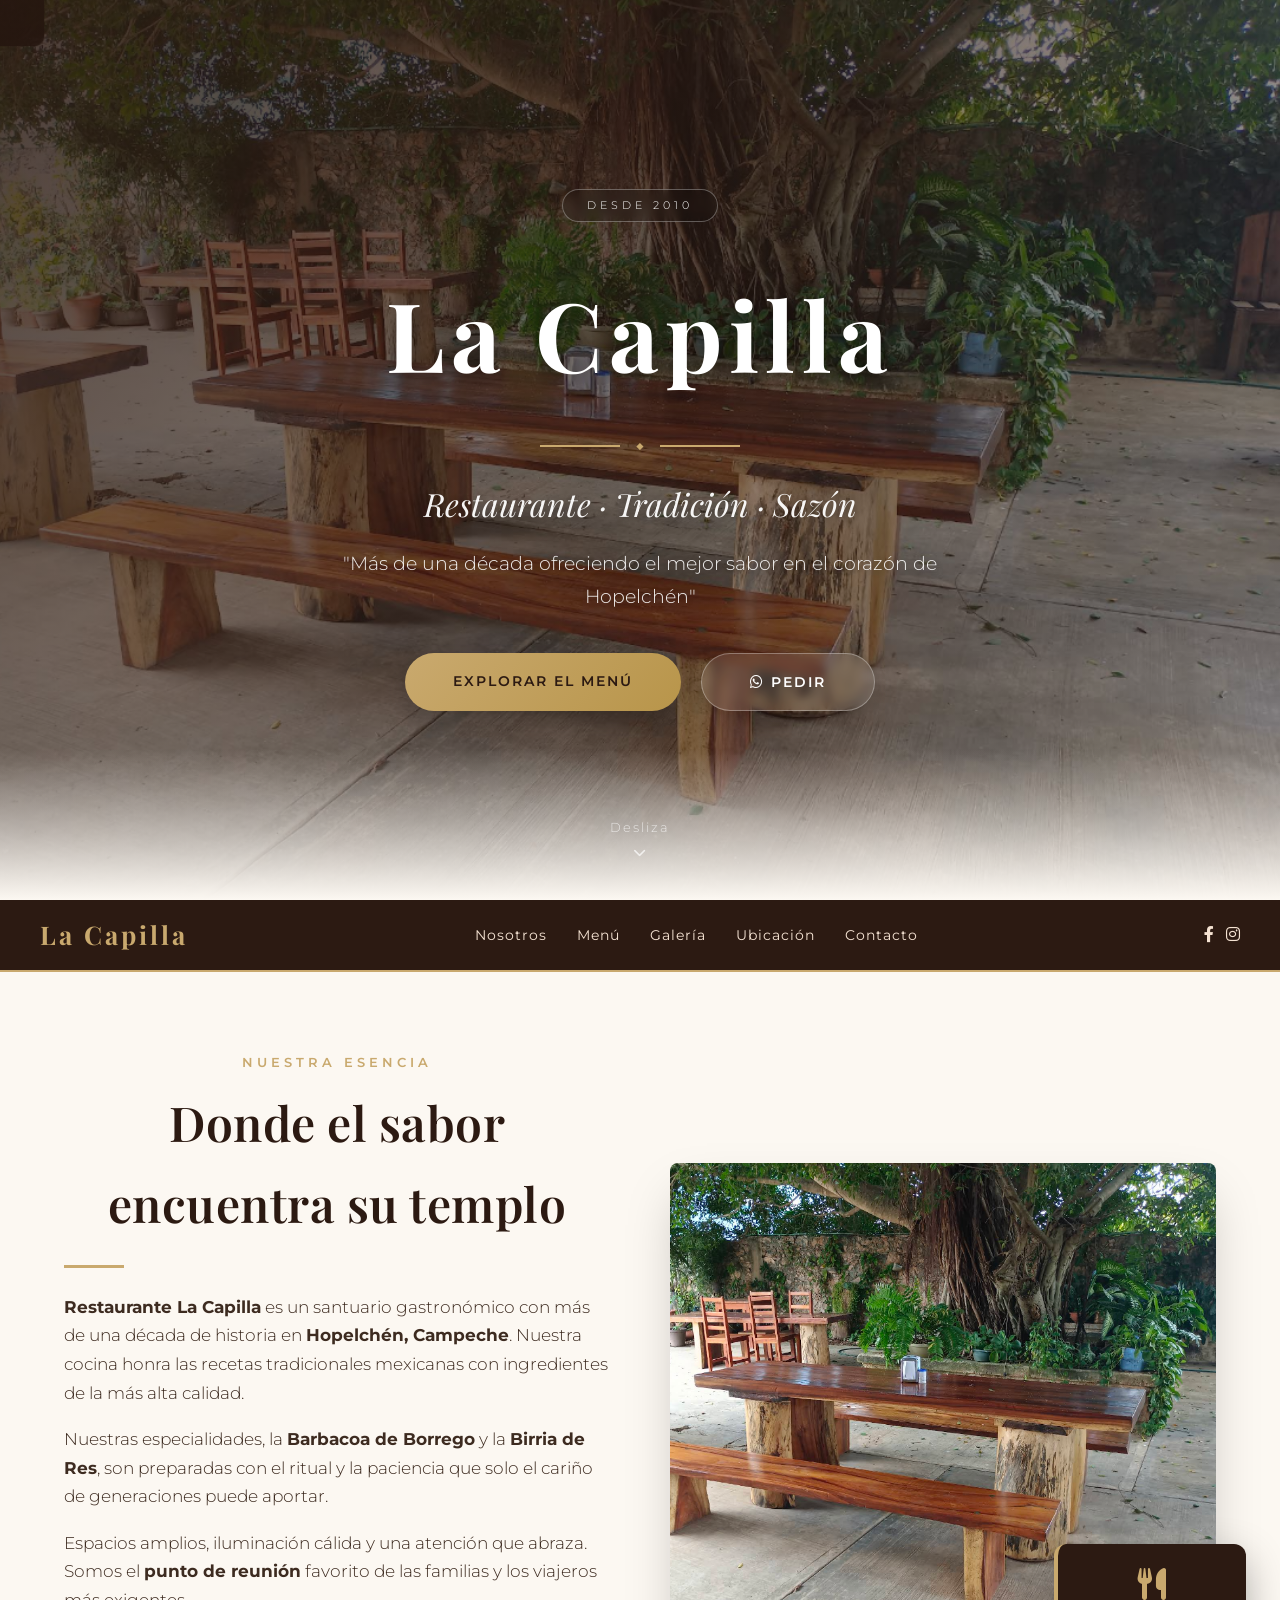
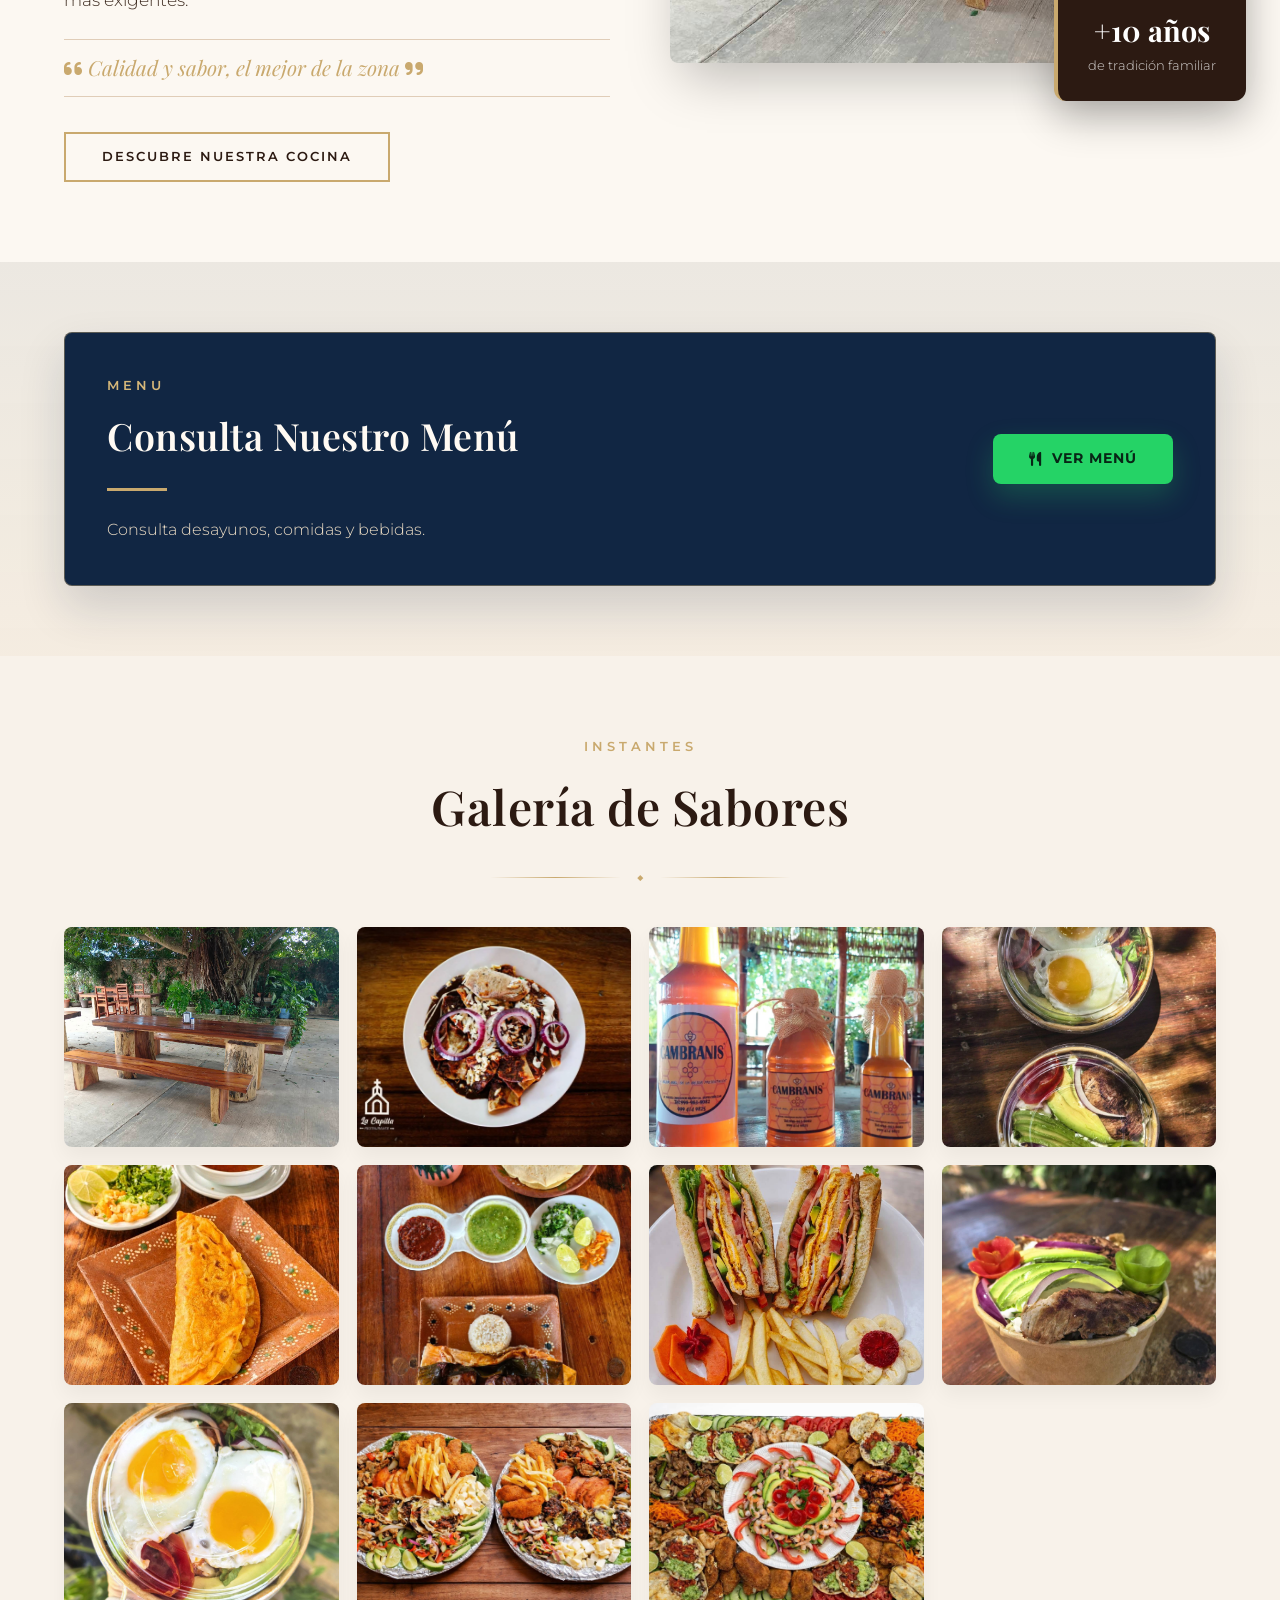
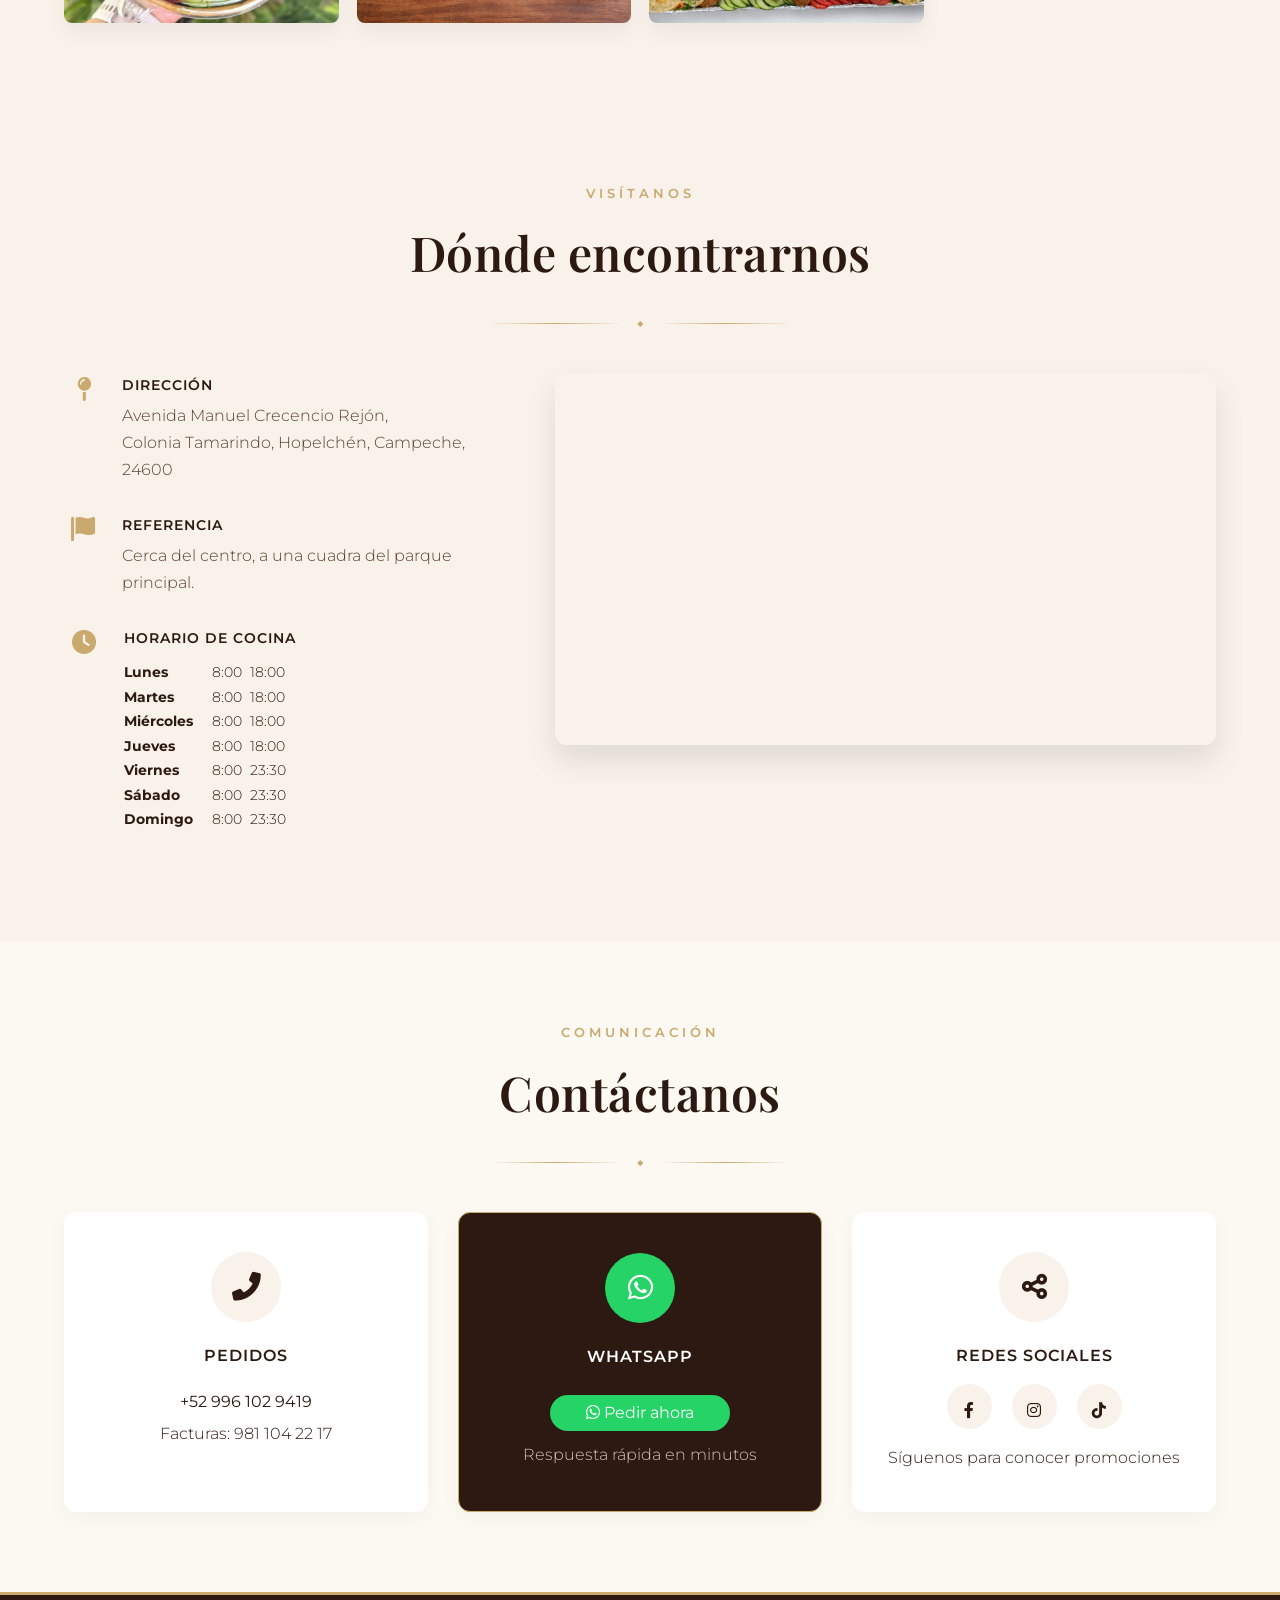
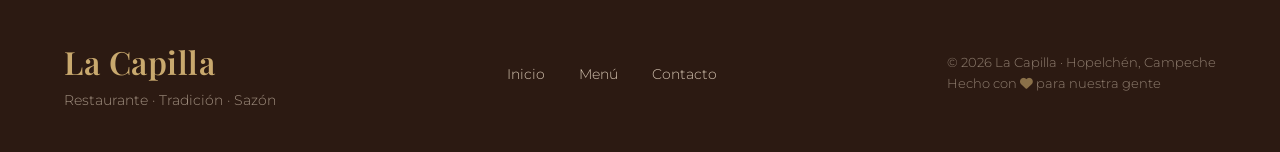
==== commit 2f5f1390: "Add files via upload" ====
--- a/index.html
+++ b/index.html
@@ -118,9 +118,9 @@
                 <div class="menu-teaser fade-in">
                     <div class="menu-teaser-copy">
                         <span class="section-tag">Menu</span>
-                        <h2>Elige antes de llegar</h2>
+                        <h2>Consulta Nuestro Menú</h2>
                         <div class="divider-left"></div>
-                        <p>Consulta desayunos, comidas y bebidas en una página aparte, pensada para ver la carta completa sin cargar de más esta página principal.</p>
+                        <p>Consulta desayunos, comidas y bebidas.</p>
                     </div>
                     <a href="menu.html" class="btn-menu btn-menu-primary menu-teaser-btn">
                         <i class="fas fa-utensils"></i> Ver menú
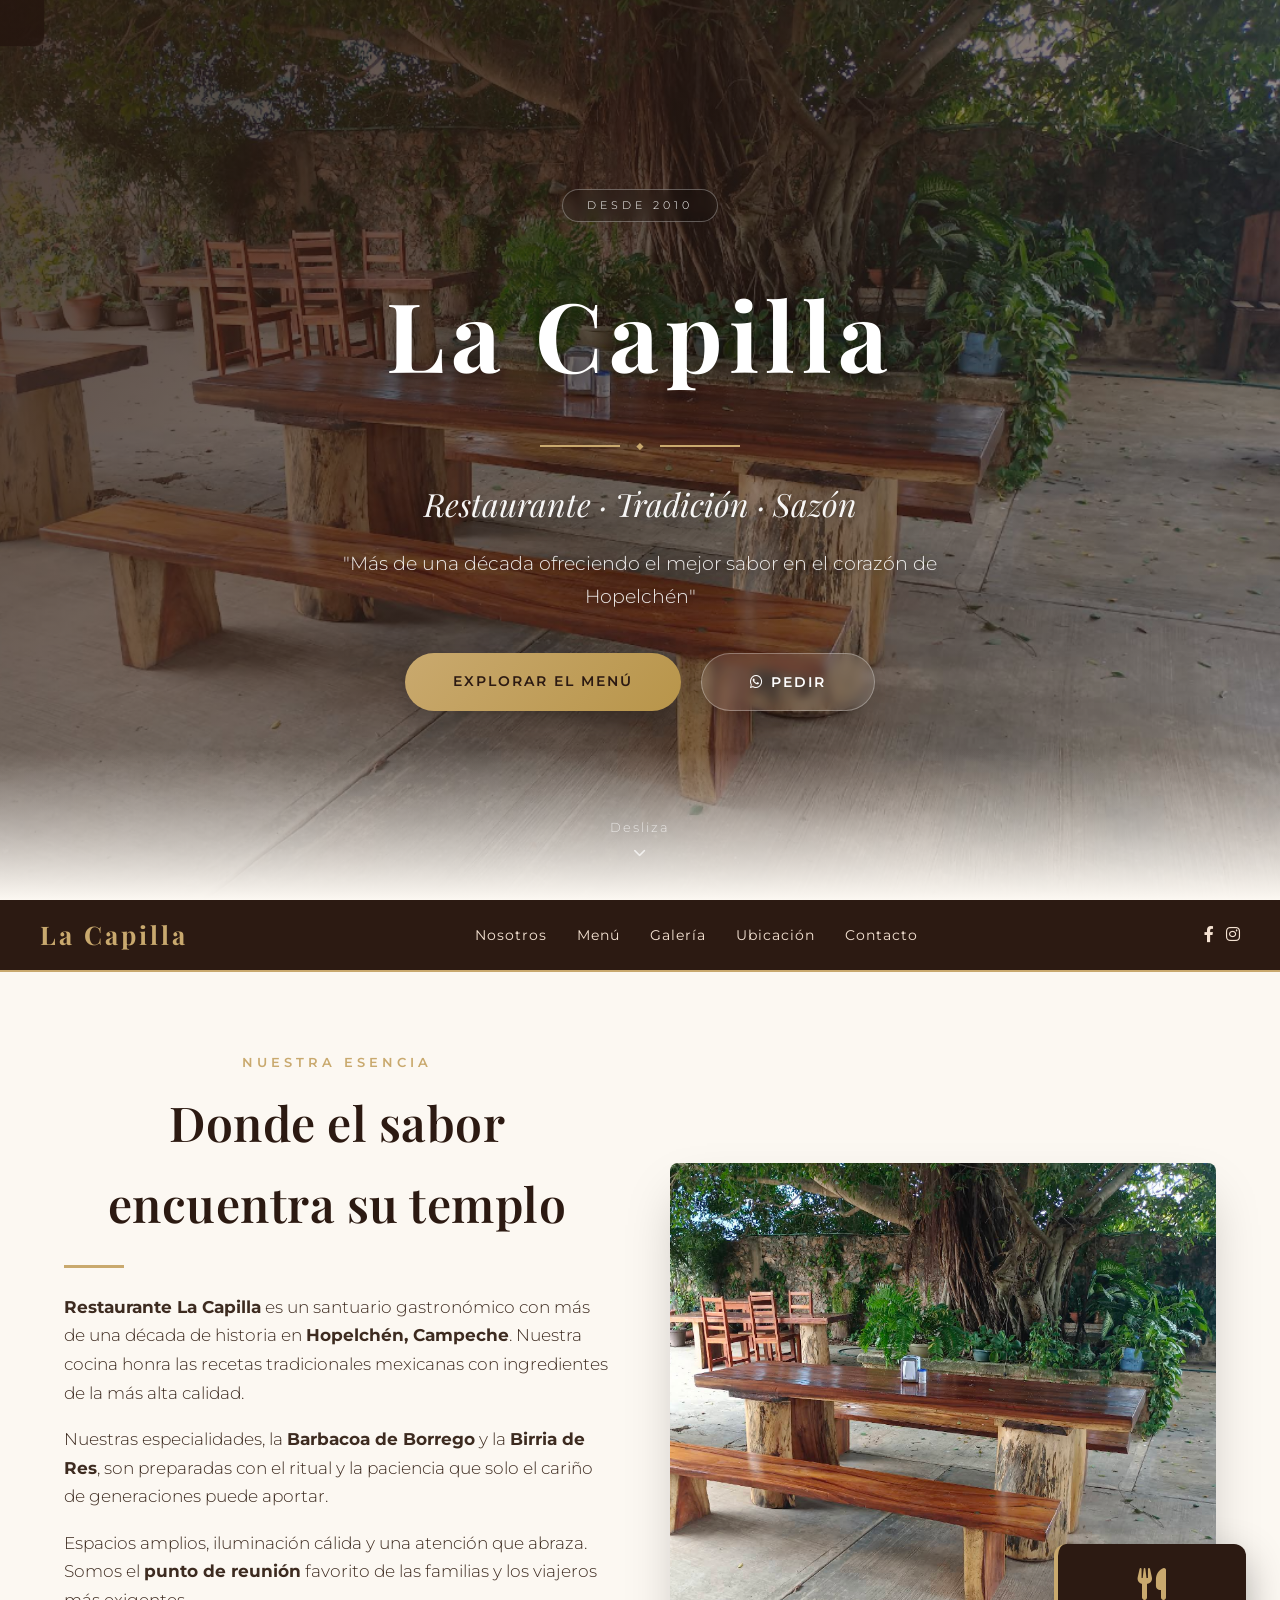
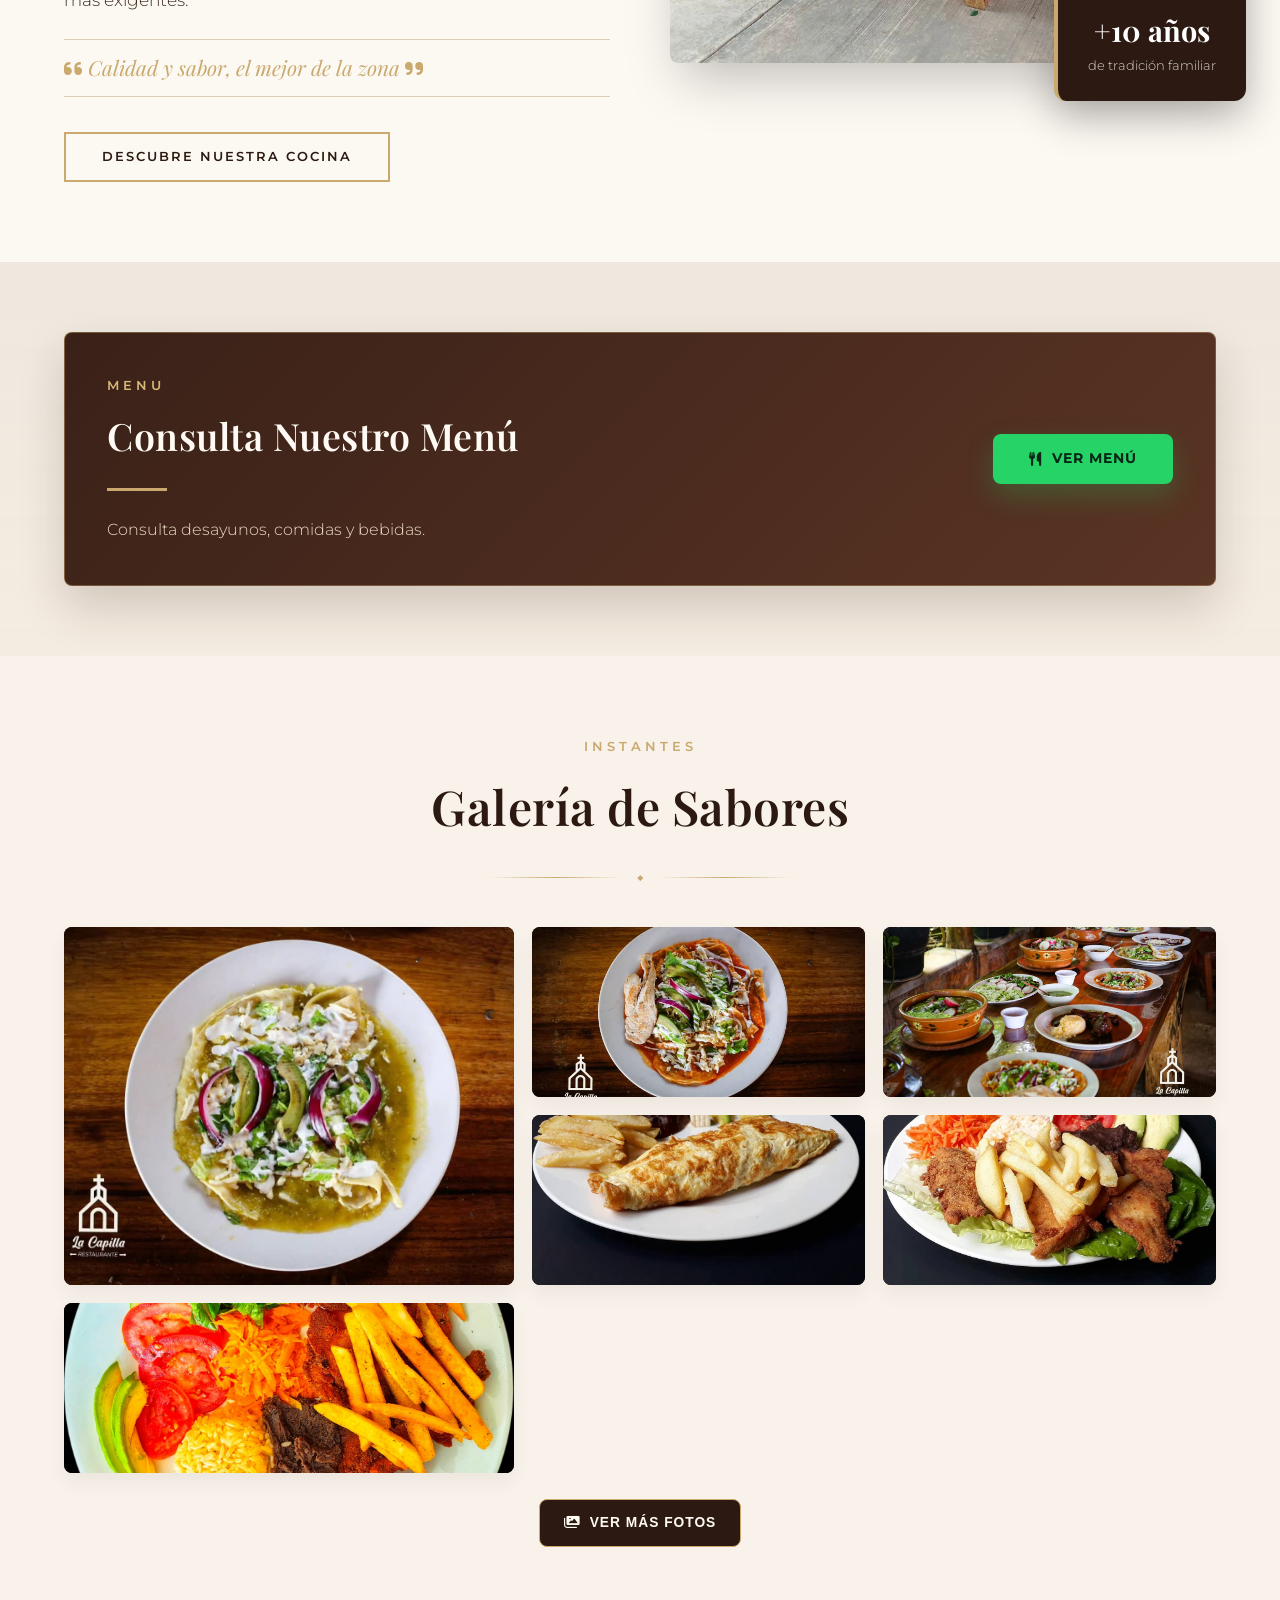
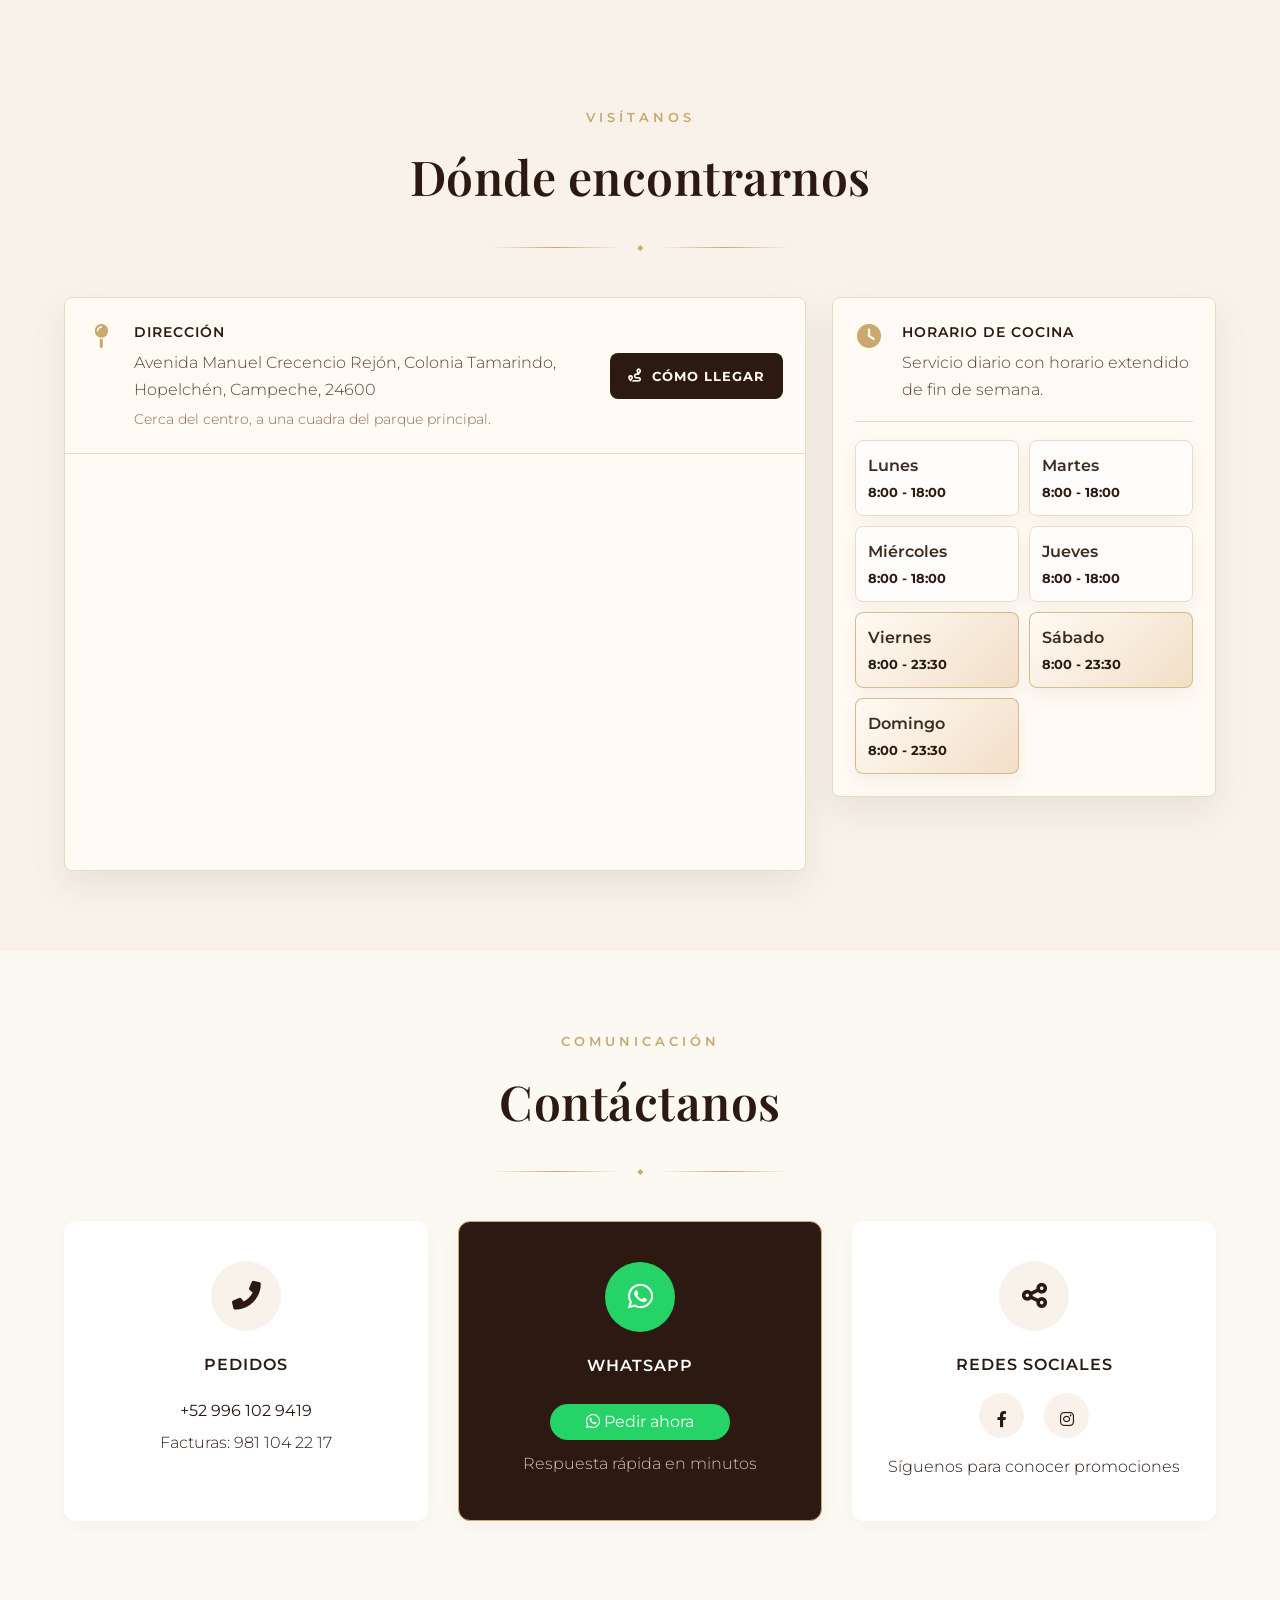
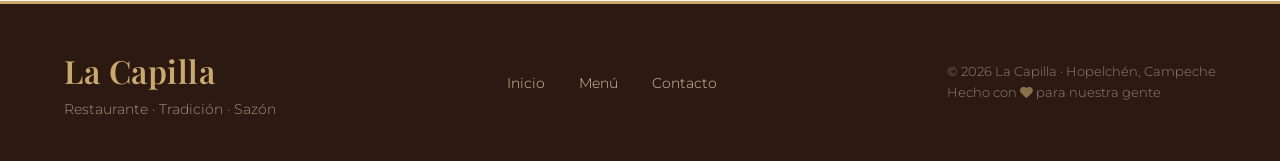
==== commit 9fff1d75: "C C" ====
--- a/index.html
+++ b/index.html
@@ -59,12 +59,12 @@
                 <a href="#contacto">Contacto</a>
                 <div class="nav-social-mobile">
                     <a href="https://www.facebook.com/p/Restaurante-La-Capilla-100063573701080/" target="_blank"><i class="fab fa-facebook-f"></i></a>
-                    <a href="#" target="_blank"><i class="fab fa-instagram"></i></a>
+                    <a href="https://www.instagram.com/restaurante_lacapilla?igsh=MWdlNmR1YmE1a2o2ag==" target="_blank"><i class="fab fa-instagram"></i></a>
                 </div>
             </div>
             <div class="nav-social">
                 <a href="https://www.facebook.com/p/Restaurante-La-Capilla-100063573701080/" target="_blank"><i class="fab fa-facebook-f"></i></a>
-                <a href="#" target="_blank"><i class="fab fa-instagram"></i></a>
+                <a href="https://www.instagram.com/restaurante_lacapilla?igsh=MWdlNmR1YmE1a2o2ag==" target="_blank"><i class="fab fa-instagram"></i></a>
             </div>
         </div>
     </nav>
@@ -138,22 +138,34 @@
                     <span class="line"></span>
                     <span class="diamond">◆</span>
                     <span class="line"></span>
-                </div>
-                <div class="galeria-grid">
-                    <div class="galeria-item"><img src="assets/img/portada1.jpg" alt="Fachada"></div>
-                    <div class="galeria-item"><img src="assets/img/platio.jpg" alt="Platillo 1"></div>
-                    <div class="galeria-item"><img src="assets/img/alcolagua-miel.jpg" alt="Bebida"></div>
-                    <div class="galeria-item"><img src="assets/img/platio2.jpg" alt="Platillo 2"></div>
-                    <div class="galeria-item"><img src="assets/img/platio3.jpg" alt="Platillo 3"></div>
-                    <div class="galeria-item"><img src="assets/img/platio4.jpg" alt="Platillo 4"></div>
-                    <div class="galeria-item"><img src="assets/img/platio5.jpg" alt="Platillo 5"></div>
-                    <div class="galeria-item"><img src="assets/img/platio6.jpg" alt="Platillo 6"></div>
-                    <div class="galeria-item"><img src="assets/img/platio7.jpg" alt="Platillo 7"></div>
-                    <div class="galeria-item"><img src="assets/img/platio8.jpg" alt="Platillo 8"></div>
-                    <div class="galeria-item"><img src="assets/img/platio9.jpg" alt="Platillo 9"></div>
-                </div>
-            </div>
-        </section>
+                </div>
+                <div class="galeria-grid galeria-resumen">
+                    <button type="button" class="galeria-item galeria-destacada" data-gallery-index="0">
+                        <img src="assets/img/galeria/cliente-01.jpeg" alt="Foto reciente de Restaurante La Capilla 1" loading="lazy">
+                    </button>
+                    <button type="button" class="galeria-item" data-gallery-index="1">
+                        <img src="assets/img/galeria/cliente-02.jpeg" alt="Foto reciente de Restaurante La Capilla 2" loading="lazy">
+                    </button>
+                    <button type="button" class="galeria-item" data-gallery-index="2">
+                        <img src="assets/img/galeria/cliente-03.jpeg" alt="Foto reciente de Restaurante La Capilla 3" loading="lazy">
+                    </button>
+                    <button type="button" class="galeria-item" data-gallery-index="3">
+                        <img src="assets/img/galeria/cliente-04.jpeg" alt="Foto reciente de Restaurante La Capilla 4" loading="lazy">
+                    </button>
+                    <button type="button" class="galeria-item" data-gallery-index="4">
+                        <img src="assets/img/galeria/cliente-05.jpeg" alt="Foto reciente de Restaurante La Capilla 5" loading="lazy">
+                    </button>
+                    <button type="button" class="galeria-item" data-gallery-index="5">
+                        <img src="assets/img/galeria/cliente-06.jpeg" alt="Foto reciente de Restaurante La Capilla 6" loading="lazy">
+                    </button>
+                </div>
+                <div class="galeria-actions">
+                    <button type="button" class="btn-gallery-more" id="openGalleryFull">
+                        <i class="fas fa-images"></i> Ver más fotos
+                    </button>
+                </div>
+            </div>
+        </section>
 
         <!-- ====== UBICACIÓN ====== -->
         <section id="ubicacion" class="section-ubicacion">
@@ -165,47 +177,49 @@
                     <span class="diamond">◆</span>
                     <span class="line"></span>
                 </div>
-                <div class="ubicacion-grid">
-                    <div class="ubicacion-info">
-                        <div class="dir-item">
-                            <i class="fas fa-map-pin"></i>
-                            <div>
-                                <h4>Dirección</h4>
-                                <p>Avenida Manuel Crecencio Rejón, <br>Colonia Tamarindo, Hopelchén, Campeche, 24600</p>
-                            </div>
-                        </div>
-                        <div class="dir-item">
-                            <i class="fas fa-flag"></i>
-                            <div>
-                                <h4>Referencia</h4>
-                                <p>Cerca del centro, a una cuadra del parque principal.</p>
-                            </div>
-                        </div>
-                        <div class="dir-item">
-                            <i class="fas fa-clock"></i>
-                            <div>
-                                <h4>Horario de cocina</h4>
-                                <table style="width:100%; margin-top:10px; font-size:0.9rem; border-collapse:collapse;">
-                                    <tr><td><strong>Lunes</strong></td><td>8:00</td><td>18:00</td></tr>
-                                    <tr><td><strong>Martes</strong></td><td>8:00</td><td>18:00</td></tr>
-                                    <tr><td><strong>Miércoles</strong></td><td>8:00</td><td>18:00</td></tr>
-                                    <tr><td><strong>Jueves</strong></td><td>8:00</td><td>18:00</td></tr>
-                                    <tr><td><strong>Viernes</strong></td><td>8:00</td><td>23:30</td></tr>
-                                    <tr><td><strong>Sábado</strong></td><td>8:00</td><td>23:30</td></tr>
-                                    <tr><td><strong>Domingo</strong></td><td>8:00</td><td>23:30</td></tr>
-                                </table>
-                            </div>
-                        </div>
-                    </div>
-                    <div class="mapa-container">
-                        <iframe 
-                            src="https://www.google.com/maps/embed?pb=!1m18!1m12!1m3!1d3755.0344123654068!2d-89.848761!3d19.7536925!2m3!1f0!2f0!3f0!3m2!1i1024!2i768!4f13.1!3m3!1m2!1s0x8f57f000cfd50001%3A0xcf27cc0fb450fb39!2sRestaurante%20LaCapilla!5e0!3m2!1ses-419!2smx!4v1782611471044!5m2!1ses-419!2smx" 
-                            style="border:0; width:100%; height:100%;" 
-                            allowfullscreen="" 
-                            loading="lazy">
-                        </iframe>
-                    </div>
-                </div>
+                <div class="ubicacion-grid">
+                    <div class="ubicacion-card">
+                        <div class="ubicacion-card-info">
+                            <div class="dir-item">
+                                <i class="fas fa-map-pin"></i>
+                                <div>
+                                    <h4>Dirección</h4>
+                                    <p>Avenida Manuel Crecencio Rejón, Colonia Tamarindo, Hopelchén, Campeche, 24600</p>
+                                    <span>Cerca del centro, a una cuadra del parque principal.</span>
+                                </div>
+                            </div>
+                            <a class="ubicacion-ruta" href="https://www.google.com/maps/search/?api=1&query=Restaurante%20LaCapilla%20Hopelch%C3%A9n%20Campeche" target="_blank">
+                                <i class="fas fa-route"></i> Cómo llegar
+                            </a>
+                        </div>
+                        <div class="mapa-container">
+                            <iframe 
+                                src="https://www.google.com/maps/embed?pb=!1m18!1m12!1m3!1d3755.0344123654068!2d-89.848761!3d19.7536925!2m3!1f0!2f0!3f0!3m2!1i1024!2i768!4f13.1!3m3!1m2!1s0x8f57f000cfd50001%3A0xcf27cc0fb450fb39!2sRestaurante%20LaCapilla!5e0!3m2!1ses-419!2smx!4v1782611471044!5m2!1ses-419!2smx" 
+                                style="border:0; width:100%; height:100%;" 
+                                allowfullscreen="" 
+                                loading="lazy">
+                            </iframe>
+                        </div>
+                    </div>
+                    <div class="horario-card">
+                        <div class="dir-item horario-heading">
+                            <i class="fas fa-clock"></i>
+                            <div>
+                                <h4>Horario de cocina</h4>
+                                <p>Servicio diario con horario extendido de fin de semana.</p>
+                            </div>
+                        </div>
+                        <div class="horario-lista">
+                            <div class="horario-row"><span>Lunes</span><strong>8:00 - 18:00</strong></div>
+                            <div class="horario-row"><span>Martes</span><strong>8:00 - 18:00</strong></div>
+                            <div class="horario-row"><span>Miércoles</span><strong>8:00 - 18:00</strong></div>
+                            <div class="horario-row"><span>Jueves</span><strong>8:00 - 18:00</strong></div>
+                            <div class="horario-row horario-extendido"><span>Viernes</span><strong>8:00 - 23:30</strong></div>
+                            <div class="horario-row horario-extendido"><span>Sábado</span><strong>8:00 - 23:30</strong></div>
+                            <div class="horario-row horario-extendido"><span>Domingo</span><strong>8:00 - 23:30</strong></div>
+                        </div>
+                    </div>
+                </div>
             </div>
         </section>
 
@@ -238,10 +252,9 @@
                         <div class="icon-circle"><i class="fas fa-share-alt"></i></div>
                         <h4>Redes Sociales</h4>
                         <div class="social-icons">
-                            <a href="https://www.facebook.com/p/Restaurante-La-Capilla-100063573701080/" target="_blank"><i class="fab fa-facebook-f"></i></a>
-                            <a href="#" target="_blank"><i class="fab fa-instagram"></i></a>
-                            <a href="#" target="_blank"><i class="fab fa-tiktok"></i></a>
-                        </div>
+                            <a href="https://www.facebook.com/p/Restaurante-La-Capilla-100063573701080/" target="_blank"><i class="fab fa-facebook-f"></i></a>
+                            <a href="https://www.instagram.com/restaurante_lacapilla?igsh=MWdlNmR1YmE1a2o2ag==" target="_blank"><i class="fab fa-instagram"></i></a>
+                        </div>
                         <p>Síguenos para conocer promociones</p>
                     </div>
                 </div>
@@ -250,9 +263,9 @@
     </main>
 
     <!-- ====== FOOTER ====== -->
-    <footer>
-        <div class="container">
-            <div class="footer-content">
+    <footer>
+        <div class="container">
+            <div class="footer-content">
                 <div class="footer-brand">
                     <h3>La Capilla</h3>
                     <p>Restaurante · Tradición · Sazón</p>
@@ -266,11 +279,27 @@
                     <p>&copy; 2026 La Capilla · Hopelchén, Campeche</p>
                     <p>Hecho con <i class="fas fa-heart" style="color:#c9a96e;"></i> para nuestra gente</p>
                 </div>
-            </div>
-        </div>
-    </footer>
-
-    <!-- ====== SCRIPT ====== -->
+            </div>
+        </div>
+    </footer>
+
+    <div class="menu-lightbox gallery-lightbox" id="galleryLightbox" aria-hidden="true" role="dialog" aria-label="Vista ampliada de galería">
+        <button type="button" class="lightbox-button lightbox-close" id="galleryLightboxClose" aria-label="Cerrar imagen">
+            <i class="fas fa-times"></i>
+        </button>
+        <button type="button" class="lightbox-button lightbox-prev" id="galleryLightboxPrev" aria-label="Imagen anterior">
+            <i class="fas fa-chevron-left"></i>
+        </button>
+        <figure class="lightbox-figure">
+            <img id="galleryLightboxImage" src="" alt="">
+            <figcaption id="galleryLightboxCaption"></figcaption>
+        </figure>
+        <button type="button" class="lightbox-button lightbox-next" id="galleryLightboxNext" aria-label="Imagen siguiente">
+            <i class="fas fa-chevron-right"></i>
+        </button>
+    </div>
+
+    <!-- ====== SCRIPT ====== -->
     <script>
         document.addEventListener('DOMContentLoaded', function() {
             // Smooth scroll
@@ -318,10 +347,91 @@
                 threshold: 0.1,
                 rootMargin: '0px 0px -50px 0px'
             });
-
-            faders.forEach(el => observer.observe(el));
-
-        });
+
+            faders.forEach(el => observer.observe(el));
+
+            const galleryItems = [
+                { src: 'assets/img/galeria/cliente-01.jpeg', alt: 'Foto reciente de Restaurante La Capilla 1' },
+                { src: 'assets/img/galeria/cliente-02.jpeg', alt: 'Foto reciente de Restaurante La Capilla 2' },
+                { src: 'assets/img/galeria/cliente-03.jpeg', alt: 'Foto reciente de Restaurante La Capilla 3' },
+                { src: 'assets/img/galeria/cliente-04.jpeg', alt: 'Foto reciente de Restaurante La Capilla 4' },
+                { src: 'assets/img/galeria/cliente-05.jpeg', alt: 'Foto reciente de Restaurante La Capilla 5' },
+                { src: 'assets/img/galeria/cliente-06.jpeg', alt: 'Foto reciente de Restaurante La Capilla 6' },
+                { src: 'assets/img/galeria/cliente-07.jpeg', alt: 'Foto reciente de Restaurante La Capilla 7' },
+                { src: 'assets/img/galeria/cliente-08.jpeg', alt: 'Foto reciente de Restaurante La Capilla 8' },
+                { src: 'assets/img/galeria/cliente-09.jpeg', alt: 'Foto reciente de Restaurante La Capilla 9' },
+                { src: 'assets/img/galeria/cliente-10.jpeg', alt: 'Foto reciente de Restaurante La Capilla 10' },
+                { src: 'assets/img/portada1.jpg', alt: 'Fachada de Restaurante La Capilla' },
+                { src: 'assets/img/platio.jpg', alt: 'Platillo de Restaurante La Capilla 1' },
+                { src: 'assets/img/alcolagua-miel.jpg', alt: 'Bebida de Restaurante La Capilla' },
+                { src: 'assets/img/platio2.jpg', alt: 'Platillo de Restaurante La Capilla 2' },
+                { src: 'assets/img/platio3.jpg', alt: 'Platillo de Restaurante La Capilla 3' },
+                { src: 'assets/img/platio4.jpg', alt: 'Platillo de Restaurante La Capilla 4' },
+                { src: 'assets/img/platio5.jpg', alt: 'Platillo de Restaurante La Capilla 5' },
+                { src: 'assets/img/platio6.jpg', alt: 'Platillo de Restaurante La Capilla 6' },
+                { src: 'assets/img/platio7.jpg', alt: 'Platillo de Restaurante La Capilla 7' },
+                { src: 'assets/img/platio8.jpg', alt: 'Platillo de Restaurante La Capilla 8' },
+                { src: 'assets/img/platio9.jpg', alt: 'Platillo de Restaurante La Capilla 9' }
+            ];
+            const galleryThumbs = Array.from(document.querySelectorAll('[data-gallery-index]'));
+            const openGalleryFull = document.getElementById('openGalleryFull');
+            const galleryLightbox = document.getElementById('galleryLightbox');
+            const galleryLightboxImage = document.getElementById('galleryLightboxImage');
+            const galleryLightboxCaption = document.getElementById('galleryLightboxCaption');
+            const galleryLightboxClose = document.getElementById('galleryLightboxClose');
+            const galleryLightboxPrev = document.getElementById('galleryLightboxPrev');
+            const galleryLightboxNext = document.getElementById('galleryLightboxNext');
+            let currentGalleryImage = 0;
+
+            function showGalleryImage(index) {
+                if (!galleryItems.length || !galleryLightboxImage || !galleryLightboxCaption) return;
+                currentGalleryImage = (index + galleryItems.length) % galleryItems.length;
+                const image = galleryItems[currentGalleryImage];
+                galleryLightboxImage.src = image.src;
+                galleryLightboxImage.alt = image.alt;
+                galleryLightboxCaption.textContent = '';
+            }
+
+            function openGalleryLightbox(index) {
+                if (!galleryLightbox) return;
+                showGalleryImage(index);
+                galleryLightbox.classList.add('open');
+                galleryLightbox.setAttribute('aria-hidden', 'false');
+                document.body.classList.add('no-scroll');
+                if (galleryLightboxClose) galleryLightboxClose.focus();
+            }
+
+            function closeGalleryLightbox() {
+                if (!galleryLightbox) return;
+                galleryLightbox.classList.remove('open');
+                galleryLightbox.setAttribute('aria-hidden', 'true');
+                document.body.classList.remove('no-scroll');
+            }
+
+            galleryThumbs.forEach((button) => {
+                button.addEventListener('click', () => openGalleryLightbox(Number(button.dataset.galleryIndex)));
+            });
+
+            if (openGalleryFull) {
+                openGalleryFull.addEventListener('click', () => openGalleryLightbox(0));
+            }
+
+            if (galleryLightbox && galleryLightboxClose && galleryLightboxPrev && galleryLightboxNext) {
+                galleryLightboxClose.addEventListener('click', closeGalleryLightbox);
+                galleryLightboxPrev.addEventListener('click', () => showGalleryImage(currentGalleryImage - 1));
+                galleryLightboxNext.addEventListener('click', () => showGalleryImage(currentGalleryImage + 1));
+                galleryLightbox.addEventListener('click', function(e) {
+                    if (e.target === galleryLightbox) closeGalleryLightbox();
+                });
+                document.addEventListener('keydown', function(e) {
+                    if (!galleryLightbox.classList.contains('open')) return;
+                    if (e.key === 'Escape') closeGalleryLightbox();
+                    if (e.key === 'ArrowLeft') showGalleryImage(currentGalleryImage - 1);
+                    if (e.key === 'ArrowRight') showGalleryImage(currentGalleryImage + 1);
+                });
+            }
+
+        });
     </script>
 </body>
 </html>
--- a/assets/css/styles.css
+++ b/assets/css/styles.css
@@ -484,7 +484,7 @@
    ============================================ */
 .section-menu {
     background:
-        linear-gradient(180deg, rgba(17, 38, 67, 0.05), rgba(201, 169, 110, 0.08)),
+        linear-gradient(180deg, rgba(58, 33, 24, 0.05), rgba(201, 169, 110, 0.08)),
         #fffaf3;
 }
 
@@ -504,7 +504,7 @@
     display: inline-flex;
     align-items: center;
     gap: 9px;
-    color: #112643;
+    color: #3a2118;
     font-weight: 700;
     font-size: 0.82rem;
     letter-spacing: 1px;
@@ -528,12 +528,12 @@
     grid-template-columns: minmax(0, 1fr) auto;
     align-items: center;
     gap: 30px;
-    background: #112643;
+    background: linear-gradient(135deg, #3a2118 0%, #5a3424 100%);
     color: #fffaf3;
     border-radius: 8px;
     padding: 42px;
     border: 1px solid rgba(201, 169, 110, 0.4);
-    box-shadow: 0 22px 46px rgba(17, 38, 67, 0.16);
+    box-shadow: 0 22px 46px rgba(58, 33, 24, 0.18);
 }
 
 .menu-teaser .section-tag {
@@ -571,11 +571,11 @@
     grid-template-columns: minmax(0, 1.25fr) 360px;
     gap: 28px;
     align-items: stretch;
-    background: #112643;
+    background: linear-gradient(135deg, #3a2118 0%, #5a3424 100%);
     color: #fffaf3;
     border-radius: 8px;
     padding: 34px;
-    box-shadow: 0 24px 55px rgba(17, 38, 67, 0.22);
+    box-shadow: 0 24px 55px rgba(58, 33, 24, 0.22);
     border: 1px solid rgba(201, 169, 110, 0.35);
     margin-bottom: 26px;
 }
@@ -699,7 +699,7 @@
     justify-content: center;
     gap: 10px;
     min-height: 54px;
-    color: #112643;
+    color: #3a2118;
     background: #fff;
     border: 1px solid #e2d2bd;
     border-radius: 8px;
@@ -707,7 +707,7 @@
     font-weight: 700;
     letter-spacing: 1px;
     text-transform: uppercase;
-    box-shadow: 0 8px 18px rgba(17, 38, 67, 0.06);
+    box-shadow: 0 8px 18px rgba(58, 33, 24, 0.06);
     transition: transform 0.25s ease, border-color 0.25s ease, color 0.25s ease;
 }
 
@@ -733,7 +733,7 @@
     border: 1px solid #e2d2bd;
     border-radius: 8px;
     padding: 14px;
-    box-shadow: 0 18px 36px rgba(17, 38, 67, 0.08);
+    box-shadow: 0 18px 36px rgba(58, 33, 24, 0.08);
 }
 
 .menu-page-meta {
@@ -753,7 +753,7 @@
 }
 
 .menu-page-meta h3 {
-    color: #112643;
+    color: #3a2118;
     font-size: 1.35rem;
     margin: 0;
 }
@@ -767,7 +767,7 @@
     border-radius: 8px;
     overflow: hidden;
     cursor: zoom-in;
-    box-shadow: inset 0 0 0 1px rgba(17, 38, 67, 0.08);
+    box-shadow: inset 0 0 0 1px rgba(58, 33, 24, 0.08);
 }
 
 .menu-page-button img {
@@ -793,7 +793,7 @@
     align-items: center;
     gap: 14px;
     padding: 28px;
-    background: rgba(10, 18, 32, 0.92);
+    background: rgba(32, 18, 13, 0.92);
 }
 
 .menu-lightbox.open {
@@ -839,7 +839,7 @@
 .lightbox-button:hover,
 .lightbox-button:focus-visible {
     background: #c9a96e;
-    color: #112643;
+    color: #3a2118;
     transform: scale(1.05);
     outline: none;
 }
@@ -857,45 +857,127 @@
     background: #f8f2ea;
 }
 
-.galeria-grid {
-    display: grid;
-    grid-template-columns: repeat(auto-fill, minmax(250px, 1fr));
-    gap: 18px;
-}
-
-.galeria-item {
-    overflow: hidden;
-    border-radius: 8px;
-    box-shadow: 0 10px 20px rgba(0,0,0,0.05);
-}
-
-.galeria-item img {
-    width: 100%;
-    height: 220px;
-    object-fit: cover;
-    transition: transform 0.7s cubic-bezier(0.25, 0.46, 0.45, 0.94);
-    display: block;
-}
-
-.galeria-item:hover img {
-    transform: scale(1.08);
-}
+.galeria-grid {
+    display: grid;
+    grid-template-columns: repeat(auto-fill, minmax(250px, 1fr));
+    gap: 18px;
+}
+
+.galeria-resumen {
+    grid-template-columns: 1.35fr 1fr 1fr;
+    grid-auto-rows: 170px;
+}
+
+.galeria-item {
+    display: block;
+    width: 100%;
+    padding: 0;
+    border: 0;
+    overflow: hidden;
+    border-radius: 8px;
+    background: #2c1a12;
+    box-shadow: 0 10px 20px rgba(0,0,0,0.05);
+    cursor: zoom-in;
+}
+
+.galeria-destacada {
+    grid-row: span 2;
+}
+
+.galeria-item img {
+    width: 100%;
+    height: 220px;
+    object-fit: cover;
+    transition: transform 0.7s cubic-bezier(0.25, 0.46, 0.45, 0.94);
+    display: block;
+    cursor: zoom-in;
+}
+
+.galeria-resumen .galeria-item img {
+    height: 100%;
+}
+
+.galeria-item:hover img {
+    transform: scale(1.08);
+}
+
+.galeria-actions {
+    display: flex;
+    justify-content: center;
+    margin-top: 26px;
+}
+
+.btn-gallery-more {
+    display: inline-flex;
+    align-items: center;
+    justify-content: center;
+    gap: 10px;
+    min-height: 48px;
+    padding: 13px 24px;
+    border: 1px solid #c9a96e;
+    border-radius: 8px;
+    background: #2c1a12;
+    color: #fffaf3;
+    font-weight: 700;
+    font-size: 0.86rem;
+    letter-spacing: 1px;
+    text-transform: uppercase;
+    cursor: pointer;
+    transition: transform 0.25s ease, background 0.25s ease, box-shadow 0.25s ease;
+}
+
+.btn-gallery-more:hover,
+.btn-gallery-more:focus-visible {
+    background: #5a3424;
+    box-shadow: 0 12px 26px rgba(58, 33, 24, 0.18);
+    transform: translateY(-3px);
+    outline: none;
+}
+
+.gallery-lightbox .lightbox-figure {
+    max-width: min(94vw, 1180px);
+}
+
+.gallery-lightbox .lightbox-figure img {
+    object-fit: contain;
+}
+
+.gallery-lightbox .lightbox-figure figcaption {
+    display: none;
+}
 
 /* ============================================
    UBICACIÓN
    ============================================ */
-.ubicacion-grid {
-    display: grid;
-    grid-template-columns: 1fr 1.5fr;
-    gap: 50px;
-    align-items: start;
-}
-
-.dir-item {
-    display: flex;
-    gap: 20px;
-    margin-bottom: 30px;
-}
+.ubicacion-grid {
+    display: grid;
+    grid-template-columns: minmax(0, 1.45fr) minmax(280px, 0.75fr);
+    gap: 26px;
+    align-items: start;
+}
+
+.ubicacion-card,
+.horario-card {
+    background: #fffaf3;
+    border: 1px solid #eadbc4;
+    border-radius: 8px;
+    box-shadow: 0 15px 34px rgba(58, 33, 24, 0.08);
+    overflow: hidden;
+}
+
+.ubicacion-card-info {
+    display: flex;
+    align-items: center;
+    justify-content: space-between;
+    gap: 18px;
+    padding: 22px;
+}
+
+.dir-item {
+    display: flex;
+    gap: 20px;
+    margin-bottom: 0;
+}
 
 .dir-item i {
     font-size: 1.5rem;
@@ -915,19 +997,96 @@
     margin-bottom: 4px;
 }
 
-.dir-item p {
-    color: #5a4033;
-    margin: 0;
-}
-
-.mapa-container {
-    position: relative;
-    width: 100%;
-    aspect-ratio: 16 / 9;
-    border-radius: 12px;
-    overflow: hidden;
-    box-shadow: 0 15px 30px rgba(0,0,0,0.1);
-}
+.dir-item p {
+    color: #5a4033;
+    margin: 0;
+}
+
+.dir-item span {
+    display: block;
+    color: #8a6a57;
+    font-size: 0.9rem;
+    margin-top: 4px;
+}
+
+.ubicacion-ruta {
+    display: inline-flex;
+    align-items: center;
+    justify-content: center;
+    gap: 10px;
+    min-height: 46px;
+    padding: 12px 18px;
+    border-radius: 8px;
+    background: #2c1a12;
+    color: #fffaf3;
+    font-weight: 700;
+    font-size: 0.82rem;
+    letter-spacing: 1px;
+    text-transform: uppercase;
+    text-decoration: none;
+    white-space: nowrap;
+    transition: background 0.25s ease, transform 0.25s ease, box-shadow 0.25s ease;
+}
+
+.ubicacion-ruta:hover {
+    background: #5a3424;
+    box-shadow: 0 12px 24px rgba(58, 33, 24, 0.16);
+    transform: translateY(-3px);
+}
+
+.horario-card {
+    padding: 22px;
+}
+
+.horario-heading {
+    padding-bottom: 18px;
+    border-bottom: 1px solid #eadbc4;
+}
+
+.horario-lista {
+    display: grid;
+    grid-template-columns: repeat(2, minmax(0, 1fr));
+    gap: 10px;
+    margin-top: 18px;
+    width: 100%;
+}
+
+.horario-row {
+    display: grid;
+    gap: 2px;
+    padding: 11px 12px;
+    background: rgba(255, 255, 255, 0.74);
+    border: 1px solid #eadbc4;
+    border-radius: 8px;
+    box-shadow: 0 8px 18px rgba(58, 33, 24, 0.05);
+}
+
+.horario-row span {
+    color: #3d2b20;
+    font-weight: 600;
+}
+
+.horario-row strong {
+    color: #2c1a12;
+    font-size: 0.84rem;
+    font-weight: 700;
+    white-space: nowrap;
+}
+
+.horario-extendido {
+    border-color: rgba(201, 169, 110, 0.72);
+    background: linear-gradient(135deg, #fffaf3, #f1dfc7);
+}
+
+.mapa-container {
+    position: relative;
+    width: 100%;
+    aspect-ratio: 16 / 9;
+    border-radius: 0;
+    overflow: hidden;
+    box-shadow: none;
+    border-top: 1px solid #eadbc4;
+}
 
 .mapa-container iframe {
     position: absolute;
@@ -1135,10 +1294,13 @@
     .nosotros-imagen img {
         height: 400px;
     }
-    .ubicacion-grid {
-        grid-template-columns: 1fr;
-        gap: 30px;
-    }
+    .ubicacion-grid {
+        grid-template-columns: 1fr;
+        gap: 30px;
+    }
+    .ubicacion-card-info {
+        align-items: flex-start;
+    }
     .contacto-grid {
         grid-template-columns: 1fr 1fr;
     }
@@ -1318,27 +1480,52 @@
     }
 
     /* GALERÍA */
-    .galeria-grid {
-        grid-template-columns: repeat(2, 1fr);
-        gap: 12px;
-    }
-    .galeria-item img {
-        height: 180px;
-    }
+    .galeria-grid {
+        grid-template-columns: repeat(2, 1fr);
+        gap: 12px;
+    }
+    .galeria-resumen {
+        grid-template-columns: repeat(2, minmax(0, 1fr));
+        grid-auto-rows: 150px;
+    }
+    .galeria-destacada {
+        grid-column: span 2;
+        grid-row: span 1;
+    }
+    .galeria-item img {
+        height: 180px;
+    }
+    .galeria-resumen .galeria-item img {
+        height: 100%;
+    }
 
     /* UBICACIÓN */
-    .ubicacion-grid {
-        grid-template-columns: 1fr;
-        gap: 20px;
-    }
-    .dir-item {
-        gap: 15px;
-        margin-bottom: 20px;
-    }
-    .dir-item i {
-        font-size: 1.2rem;
-        width: 30px;
-    }
+    .ubicacion-grid {
+        grid-template-columns: 1fr;
+        gap: 20px;
+    }
+    .ubicacion-card-info {
+        flex-direction: column;
+        padding: 20px;
+    }
+    .ubicacion-ruta {
+        width: 100%;
+    }
+    .horario-card {
+        padding: 20px;
+    }
+    .dir-item {
+        gap: 15px;
+        margin-bottom: 20px;
+    }
+    .ubicacion-card .dir-item,
+    .horario-card .dir-item {
+        margin-bottom: 0;
+    }
+    .dir-item i {
+        font-size: 1.2rem;
+        width: 30px;
+    }
     .mapa-container {
         aspect-ratio: 4 / 3;
     }
@@ -1391,15 +1578,28 @@
         font-size: 0.6rem;
         padding: 4px 16px;
     }
-    .galeria-grid {
-        grid-template-columns: 1fr;
-    }
-    .galeria-item img {
-        height: 200px;
-    }
-    .mapa-container {
-        aspect-ratio: 1 / 1;
-    }
+    .galeria-grid {
+        grid-template-columns: 1fr;
+    }
+    .galeria-resumen {
+        grid-template-columns: repeat(2, minmax(0, 1fr));
+        grid-auto-rows: 132px;
+    }
+    .galeria-destacada {
+        grid-column: span 2;
+    }
+    .galeria-item img {
+        height: 200px;
+    }
+    .galeria-resumen .galeria-item img {
+        height: 100%;
+    }
+    .mapa-container {
+        aspect-ratio: 1 / 1;
+    }
+    .ubicacion-card .mapa-container {
+        aspect-ratio: 4 / 3;
+    }
     .nosotros-imagen img {
         height: 220px;
     }
